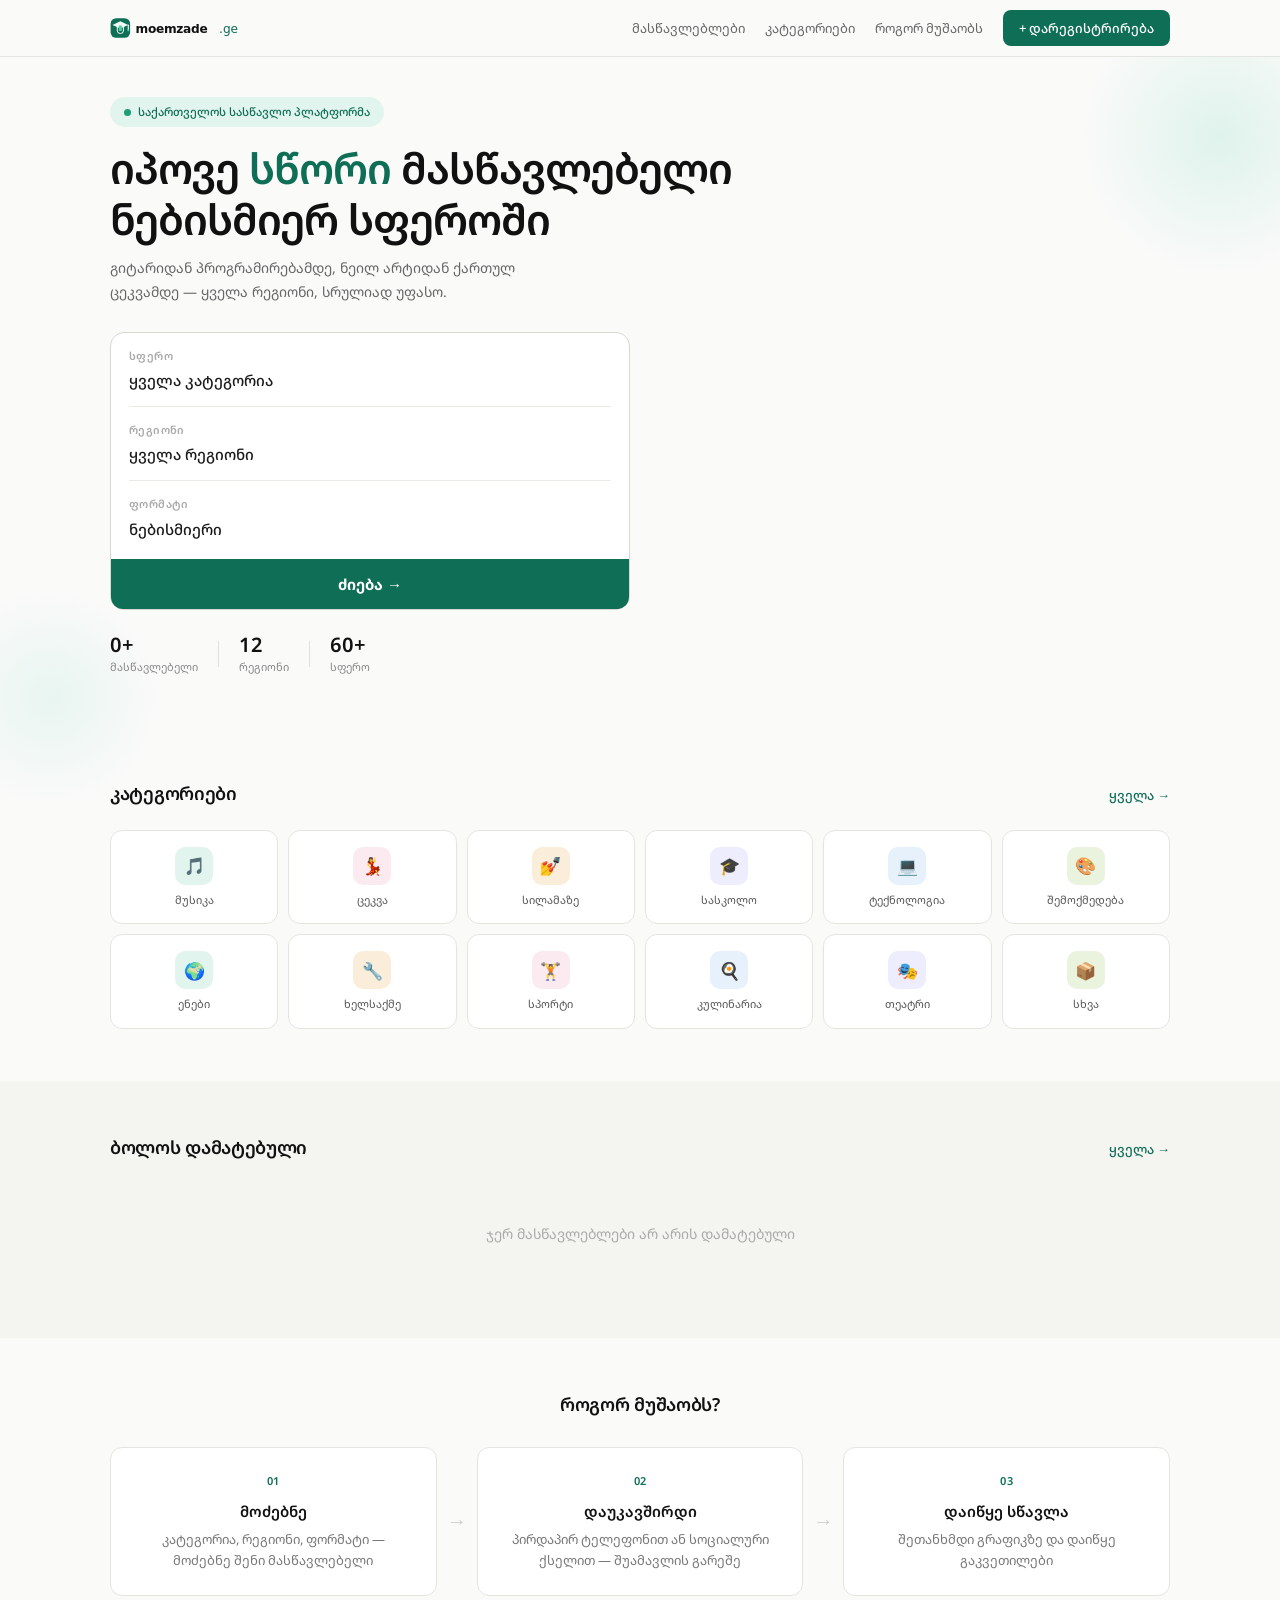
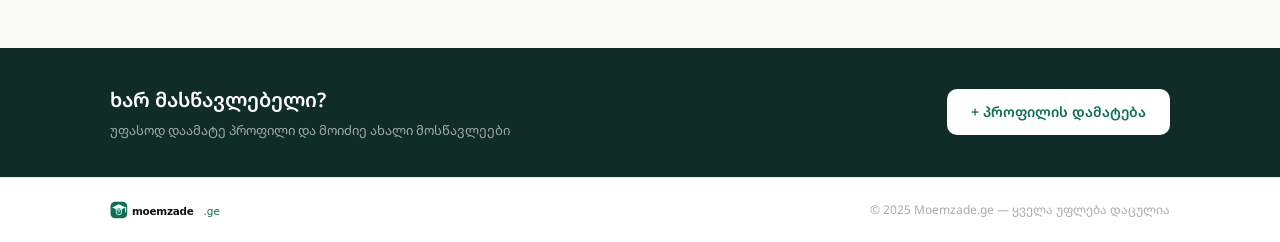
==== index.html @ 7be14416 "Increase z-index values for various elements" ====
<!DOCTYPE html>
<html lang="ka">
<head>
  <meta charset="UTF-8">
  <meta name="viewport" content="width=device-width, initial-scale=1.0, maximum-scale=1.0, user-scalable=no">
  <link rel="icon" type="image/svg+xml" href="favicon.svg">
  <title>Moemzade — იპოვე შენი მასწავლებელი</title>
  <link rel="stylesheet" href="style.css">
  <link href="https://fonts.googleapis.com/css2?family=Noto+Sans+Georgian:wght@300;400;500;600&display=swap" rel="stylesheet">
  <style>
    html,body{overflow-x:hidden;}

    /* ── NAV ── */
    .nav{position:sticky;top:0;z-index:100;background:rgba(250,250,249,.95);backdrop-filter:blur(12px);border-bottom:.5px solid #e5e5e0;}
    .nav-inner{max-width:1100px;margin:0 auto;padding:0 20px;height:56px;display:flex;align-items:center;justify-content:space-between;gap:16px;}
    .nav-links{display:none;align-items:center;gap:20px;}
    @media(min-width:600px){.nav-links{display:flex;}}
    .nav-links a{font-size:13px;color:#666;text-decoration:none;}
    .nav-links a:hover{color:#111;}
    .hamburger{display:flex;flex-direction:column;gap:4px;background:none;border:none;cursor:pointer;padding:4px;}
    .hamburger span{display:block;width:22px;height:1.5px;background:#1a1a1a;border-radius:2px;}
    @media(min-width:600px){.hamburger{display:none;}}
    .mobile-menu{display:none;flex-direction:column;padding:14px 20px;border-top:.5px solid #e5e5e0;gap:4px;}
    .mobile-menu a{padding:10px 0;font-size:14px;color:#444;border-bottom:.5px solid #f0f0f0;text-decoration:none;}
    .mobile-menu.open{display:flex;}
    .btn-primary{background:#0F6E56;color:#fff!important;padding:8px 16px;border-radius:8px;font-size:13px;font-weight:500;}

    /* ── HERO ── */
    .hero{padding:40px 0 52px;position:relative;overflow:visible;z-index:50;}
    .hero-blob{position:absolute;top:-60px;right:-80px;width:280px;height:280px;border-radius:50%;background:radial-gradient(circle,#9FE1CB 0%,transparent 70%);opacity:.3;pointer-events:none;}
    .hero-blob2{position:absolute;bottom:-80px;left:-60px;width:220px;height:220px;border-radius:50%;background:radial-gradient(circle,#9FE1CB 0%,transparent 70%);opacity:.2;pointer-events:none;}

    /* Hero animations */
    .hero-tag{display:inline-flex;align-items:center;gap:7px;background:#E1F5EE;color:#0F6E56;font-size:11.5px;font-weight:500;padding:6px 14px;border-radius:20px;margin-bottom:16px;opacity:0;animation:fadeUp .5s .1s ease forwards;}
    .dot{width:7px;height:7px;border-radius:50%;background:#1D9E75;}
    .hero-title{font-size:clamp(26px,6vw,42px);font-weight:600;line-height:1.2;letter-spacing:-1px;color:#111;margin-bottom:12px;opacity:0;animation:fadeUp .5s .25s ease forwards;}
    .hero-title em{font-style:normal;color:#0F6E56;}
    .hero-sub{font-size:14px;color:#666;line-height:1.7;margin-bottom:28px;max-width:460px;opacity:0;animation:fadeUp .5s .4s ease forwards;}
    .hero-search-wrap{opacity:0;animation:fadeUp .5s .55s ease forwards;}
    .hero-stats{display:flex;align-items:center;gap:20px;margin-top:24px;flex-wrap:wrap;opacity:0;animation:fadeUp .5s .7s ease forwards;}
    .stat{display:flex;flex-direction:column;}
    .stat-n{font-size:20px;font-weight:600;color:#111;line-height:1.1;}
    .stat-l{font-size:11px;color:#888;margin-top:2px;}
    .stat-div{width:1px;height:26px;background:#e0e0da;}
    @keyframes fadeUp{from{opacity:0;transform:translateY(18px);}to{opacity:1;transform:translateY(0);}}

    /* ── SEARCH BAR ── */
    .search-bar{background:#fff;border:1px solid #d8d8d0;border-radius:14px;max-width:620px;position:relative;z-index:200;}
    .sb-inner{display:flex;flex-direction:column;}
    .sb-item{padding:13px 16px;cursor:pointer;position:relative;border-bottom:.5px solid #ebebE6;}
    .sb-label{font-size:10px;font-weight:600;color:#aaa;letter-spacing:.5px;margin-bottom:3px;}
    .sb-val{font-size:14px;color:#1a1a1a;}
    .sb-btn{background:#0F6E56;color:#fff;border:none;border-radius:0 0 12px 12px;padding:14px;font-size:14px;font-weight:600;font-family:'Noto Sans Georgian',sans-serif;cursor:pointer;width:100%;transition:background .15s;}
    .sb-btn:hover{background:#0a5a43;}
    .dropdown{display:none;position:absolute;top:calc(100% + 6px);left:0;background:#fff;border:.5px solid #d8d8d0;border-radius:12px;min-width:220px;max-height:280px;overflow-y:auto;z-index:99999;box-shadow:0 12px 40px rgba(0,0,0,.18);}
    .dropdown.open{display:block;}
    .dd-opt{padding:11px 16px;font-size:13px;color:#333;cursor:pointer;font-family:'Noto Sans Georgian',sans-serif;white-space:nowrap;}
    .dd-opt:hover{background:#f5f5f0;}
    .dd-opt.active{color:#0F6E56;font-weight:600;background:#f0fdf8;}
    @media(min-width:600px){
      .sb-inner{flex-direction:row;align-items:stretch;}
      .sb-item{flex:1;border-bottom:none;border-right:.5px solid #ebebE6;min-width:0;}
      .sb-item:last-of-type{border-right:none;}
      .sb-val{font-size:13px;white-space:nowrap;overflow:hidden;text-overflow:ellipsis;}
      .sb-btn{flex:0 0 110px;border-radius:0 12px 12px 0;padding:0;font-size:13px;display:flex;align-items:center;justify-content:center;}
    }

    /* ── SECTIONS ── */
    .section{padding:52px 0;position:relative;z-index:1;}
    .bg-alt{background:#F4F4F0;}
    .container{max-width:1100px;margin:0 auto;padding:0 20px;}
    .sec-head{display:flex;align-items:baseline;justify-content:space-between;margin-bottom:22px;}
    .sec-title{font-size:18px;font-weight:600;color:#111;letter-spacing:-.3px;}
    .sec-link{font-size:13px;color:#0F6E56;font-weight:500;text-decoration:none;}
    .sec-link:hover{text-decoration:underline;}

    /* ── CATEGORIES ── */
    .cats-grid{display:grid;grid-template-columns:repeat(3,1fr);gap:10px;}
    @media(min-width:480px){.cats-grid{grid-template-columns:repeat(4,1fr);}}
    @media(min-width:700px){.cats-grid{grid-template-columns:repeat(6,1fr);}}
    .cat-card{background:#fff;border:.5px solid #e5e5e0;border-radius:12px;padding:16px 8px;text-align:center;cursor:pointer;transition:border-color .15s,transform .15s;}
    .cat-card:hover{border-color:#0F6E56;transform:translateY(-2px);}
    .cat-icon{width:38px;height:38px;border-radius:10px;display:flex;align-items:center;justify-content:center;margin:0 auto 8px;font-size:17px;}
    .cat-name{font-size:11px;color:#555;line-height:1.3;}

    /* ── FEATURED ── */
    .featured-grid{display:grid;grid-template-columns:repeat(2,1fr);gap:12px;}
    @media(min-width:480px){.featured-grid{grid-template-columns:repeat(3,1fr);}}
    @media(min-width:700px){.featured-grid{grid-template-columns:repeat(5,1fr);}}

    /* Cards */
    .teacher-card{background:#fff;border-radius:16px;overflow:hidden;box-shadow:0 2px 10px rgba(0,0,0,.06);cursor:pointer;transition:transform .2s,box-shadow .2s;}
    .teacher-card:hover{transform:translateY(-5px);box-shadow:0 14px 32px rgba(0,0,0,.12);}
    .tc-img{width:100%;aspect-ratio:1/1;position:relative;overflow:hidden;}
    .tc-img img{position:absolute;inset:0;width:100%;height:100%;object-fit:cover;object-position:center top;}
    .tc-avatar{position:absolute;inset:0;display:flex;align-items:center;justify-content:center;font-size:28px;font-weight:700;color:#fff;}
    .tc-online-badge{position:absolute;top:8px;right:8px;background:rgba(15,110,86,.9);color:#fff;font-size:10px;font-weight:600;padding:3px 8px;border-radius:20px;}
    .tc-body{padding:10px 12px 12px;}
    .tc-name{font-weight:700;font-size:13px;white-space:nowrap;overflow:hidden;text-overflow:ellipsis;}
    .tc-sub{font-size:11px;color:#888;margin:2px 0 6px;white-space:nowrap;overflow:hidden;text-overflow:ellipsis;}
    .tc-footer{display:flex;justify-content:space-between;align-items:center;}
    .tc-price{color:#0F6E56;font-weight:700;font-size:13px;}
    .tc-region{font-size:10px;color:#aaa;background:#f4f4f0;padding:2px 8px;border-radius:20px;}
    .bg-teal{background:linear-gradient(135deg,#E1F5EE,#9FE1CB)}.bg-amber{background:linear-gradient(135deg,#FAEEDA,#FAC775)}.bg-pink{background:linear-gradient(135deg,#FBEAF0,#F4C0D1)}.bg-blue{background:linear-gradient(135deg,#E6F1FB,#B5D4F4)}.bg-purple{background:linear-gradient(135deg,#EEEDFE,#CECBF6)}.bg-green{background:linear-gradient(135deg,#EAF3DE,#C0DD97)}
    .av-teal{background:#E1F5EE;color:#0F6E56}.av-amber{background:#FAEEDA;color:#854F0B}.av-pink{background:#FBEAF0;color:#993556}.av-blue{background:#E6F1FB;color:#185FA5}.av-purple{background:#EEEDFE;color:#534AB7}.av-green{background:#EAF3DE;color:#3B6D11}

    /* Scroll reveal */
    .scroll-reveal{opacity:0;transform:translateY(16px);transition:opacity .45s ease,transform .45s ease;}
    .scroll-reveal.revealed{opacity:1;transform:translateY(0);}

    /* ── STEPS ── */
    .steps-row{display:flex;flex-direction:column;gap:12px;}
    .step{text-align:center;padding:24px;background:#fff;border:.5px solid #e5e5e0;border-radius:12px;}
    .step-num{font-size:11px;font-weight:600;color:#0F6E56;letter-spacing:.5px;margin-bottom:10px;}
    .step h3{font-size:15px;font-weight:600;color:#111;margin-bottom:6px;}
    .step p{font-size:13px;color:#777;line-height:1.6;}
    .step-arrow{display:none;}
    @media(min-width:600px){.steps-row{flex-direction:row;align-items:center;gap:0;}.step{flex:1;}.step-arrow{display:block;font-size:20px;color:#ccc;padding:0 10px;flex-shrink:0;}}

    /* ── CTA ── */
    .cta-banner{background:#0F2D26;padding:36px 0;}
    .cta-inner{display:flex;flex-direction:column;gap:16px;align-items:flex-start;}
    @media(min-width:600px){.cta-inner{flex-direction:row;align-items:center;justify-content:space-between;}}
    .cta-banner h2{font-size:20px;font-weight:600;color:#fff;margin-bottom:4px;}
    .cta-banner p{font-size:13px;color:rgba(255,255,255,.6);}
    .btn-white{background:#fff;color:#0F6E56;padding:12px 24px;border-radius:10px;font-size:14px;font-weight:600;text-decoration:none;display:inline-block;}

    /* ── FOOTER ── */
    .footer{background:#fff;border-top:.5px solid #e5e5e0;padding:20px 0;}
    .footer-inner{display:flex;align-items:center;justify-content:space-between;flex-wrap:wrap;gap:10px;}
    .footer-copy{font-size:12px;color:#aaa;}

    /* ── SEARCH BAR VERTICAL ── */
    .search-bar-v {
      background: #fff;
      border: 1px solid #d8d8d0;
      border-radius: 14px;
      max-width: 520px;
      overflow: visible;
      position: relative;
      z-index: 99998;
    }
    .sbv-item {
      padding: 14px 18px;
      cursor: pointer;
      position: relative;
    }
    .sbv-item:hover { background: #f8f8f5; }
    .sbv-item:first-child:hover { border-radius: 14px 14px 0 0; }
    .sbv-label {
      font-size: 11px;
      font-weight: 600;
      color: #aaa;
      letter-spacing: .4px;
      margin-bottom: 4px;
    }
    .sbv-val {
      font-size: 15px;
      color: #1a1a1a;
      font-weight: 500;
    }
    .sbv-divider {
      height: .5px;
      background: #ebebE6;
      margin: 0 18px;
    }
    .sbv-btn {
      display: block;
      width: 100%;
      background: #0F6E56;
      color: #fff;
      border: none;
      border-radius: 0 0 12px 12px;
      padding: 15px;
      font-size: 15px;
      font-weight: 700;
      font-family: 'Noto Sans Georgian', sans-serif;
      cursor: pointer;
      margin-top: 4px;
      transition: background .15s;
    }
    .sbv-btn:hover { background: #0a5a43; }

    .loading-state,.empty-state{grid-column:1/-1;text-align:center;padding:40px;color:#aaa;font-size:14px;}
  </style>
</head>
<body data-page="index">

  <nav class="nav">
    <div class="nav-inner">
      <a href="index.html" class="logo"><img src="logo.svg" alt="Moemzade.ge" style="height:28px;width:auto;display:block;"></a>
      <div class="nav-links">
        <a href="teachers.html">მასწავლებლები</a>
        <a href="#categories">კატეგორიები</a>
        <a href="#how">როგორ მუშაობს</a>
        <a href="register.html" class="btn-primary">+ დარეგისტრირება</a>
      </div>
      <button class="hamburger" onclick="toggleMenu()"><span></span><span></span><span></span></button>
    </div>
    <div class="mobile-menu" id="mobileMenu">
      <a href="teachers.html">მასწავლებლები</a>
      <a href="#categories">კატეგორიები</a>
      <a href="#how">როგორ მუშაობს</a>
      <a href="register.html" class="btn-primary">+ დარეგისტრირება</a>
    </div>
  </nav>

  <section class="hero">
    <div class="hero-blob"></div><div class="hero-blob2"></div>
    <div class="container">
      <div class="hero-tag"><span class="dot"></span>საქართველოს სასწავლო პლატფორმა</div>
      <h1 class="hero-title">იპოვე <em>სწორი</em> მასწავლებელი<br>ნებისმიერ სფეროში</h1>
      <p class="hero-sub">გიტარიდან პროგრამირებამდე, ნეილ არტიდან ქართულ ცეკვამდე — ყველა რეგიონი, სრულიად უფასო.</p>

      <div class="hero-search-wrap">
        <div class="search-bar-v">
          <div class="sbv-item" onclick="toggleDD('ddCat',event)">
            <div class="sbv-label">სფერო</div>
            <div class="sbv-val" id="selCat">ყველა კატეგორია</div>
            <div class="dropdown" id="ddCat"></div>
          </div>
          <div class="sbv-divider"></div>
          <div class="sbv-item" onclick="toggleDD('ddReg',event)">
            <div class="sbv-label">რეგიონი</div>
            <div class="sbv-val" id="selReg">ყველა რეგიონი</div>
            <div class="dropdown" id="ddReg"></div>
          </div>
          <div class="sbv-divider"></div>
          <div class="sbv-item" onclick="toggleDD('ddFmt',event)">
            <div class="sbv-label">ფორმატი</div>
            <div class="sbv-val" id="selFmt">ნებისმიერი</div>
            <div class="dropdown" id="ddFmt">
              <div class="dd-opt active" data-val="" onclick="pickOption('selFmt','ddFmt','fmt',this,event)">ნებისმიერი</div>
              <div class="dd-opt" data-val="პირადად" onclick="pickOption('selFmt','ddFmt','fmt',this,event)">🏠 პირადად</div>
              <div class="dd-opt" data-val="ონლაინ" onclick="pickOption('selFmt','ddFmt','fmt',this,event)">🌐 ონლაინ</div>
            </div>
          </div>
          <button class="sbv-btn" onclick="doSearch()">ძიება →</button>
        </div>
      </div>

      <div class="hero-stats" style="position:relative;z-index:1;">
        <div class="stat"><span class="stat-n" id="statCount">—</span><span class="stat-l">მასწავლებელი</span></div>
        <div class="stat-div"></div>
        <div class="stat"><span class="stat-n">12</span><span class="stat-l">რეგიონი</span></div>
        <div class="stat-div"></div>
        <div class="stat"><span class="stat-n">60+</span><span class="stat-l">სფერო</span></div>
      </div>
    </div>
  </section>

  <section class="section" id="categories" style="position:relative;z-index:2;">
    <div class="container">
      <div class="sec-head"><h2 class="sec-title">კატეგორიები</h2><a href="teachers.html" class="sec-link">ყველა →</a></div>
      <div class="cats-grid">
        <div class="cat-card scroll-reveal" onclick="goSearch('მუსიკა')"><div class="cat-icon" style="background:#E1F5EE;">🎵</div><div class="cat-name">მუსიკა</div></div>
        <div class="cat-card scroll-reveal" onclick="goSearch('ცეკვა')"><div class="cat-icon" style="background:#FBEAF0;">💃</div><div class="cat-name">ცეკვა</div></div>
        <div class="cat-card scroll-reveal" onclick="goSearch('სილამაზე')"><div class="cat-icon" style="background:#FAEEDA;">💅</div><div class="cat-name">სილამაზე</div></div>
        <div class="cat-card scroll-reveal" onclick="goSearch('სასკოლო')"><div class="cat-icon" style="background:#EEEDFE;">🎓</div><div class="cat-name">სასკოლო</div></div>
        <div class="cat-card scroll-reveal" onclick="goSearch('ტექნოლოგია')"><div class="cat-icon" style="background:#E6F1FB;">💻</div><div class="cat-name">ტექნოლოგია</div></div>
        <div class="cat-card scroll-reveal" onclick="goSearch('შემოქმედება')"><div class="cat-icon" style="background:#EAF3DE;">🎨</div><div class="cat-name">შემოქმედება</div></div>
        <div class="cat-card scroll-reveal" onclick="goSearch('ენები')"><div class="cat-icon" style="background:#E1F5EE;">🌍</div><div class="cat-name">ენები</div></div>
        <div class="cat-card scroll-reveal" onclick="goSearch('ხელსაქმე')"><div class="cat-icon" style="background:#FAEEDA;">🔧</div><div class="cat-name">ხელსაქმე</div></div>
        <div class="cat-card scroll-reveal" onclick="goSearch('სპორტი')"><div class="cat-icon" style="background:#FBEAF0;">🏋️</div><div class="cat-name">სპორტი</div></div>
        <div class="cat-card scroll-reveal" onclick="goSearch('კულინარია')"><div class="cat-icon" style="background:#E6F1FB;">🍳</div><div class="cat-name">კულინარია</div></div>
        <div class="cat-card scroll-reveal" onclick="goSearch('თეატრი')"><div class="cat-icon" style="background:#EEEDFE;">🎭</div><div class="cat-name">თეატრი</div></div>
        <div class="cat-card scroll-reveal" onclick="goSearch('')"><div class="cat-icon" style="background:#EAF3DE;">📦</div><div class="cat-name">სხვა</div></div>
      </div>
    </div>
  </section>

  <section class="section bg-alt" style="position:relative;z-index:1;">
    <div class="container">
      <div class="sec-head"><h2 class="sec-title">ბოლოს დამატებული</h2><a href="teachers.html" class="sec-link">ყველა →</a></div>
      <div class="featured-grid" id="featuredTeachers"><div class="loading-state">იტვირთება...</div></div>
    </div>
  </section>

  <section class="section" id="how" style="position:relative;z-index:1;">
    <div class="container">
      <h2 class="sec-title" style="text-align:center;margin-bottom:28px;">როგორ მუშაობს?</h2>
      <div class="steps-row">
        <div class="step scroll-reveal"><div class="step-num">01</div><h3>მოძებნე</h3><p>კატეგორია, რეგიონი, ფორმატი — მოძებნე შენი მასწავლებელი</p></div>
        <div class="step-arrow">→</div>
        <div class="step scroll-reveal"><div class="step-num">02</div><h3>დაუკავშირდი</h3><p>პირდაპირ ტელეფონით ან სოციალური ქსელით — შუამავლის გარეშე</p></div>
        <div class="step-arrow">→</div>
        <div class="step scroll-reveal"><div class="step-num">03</div><h3>დაიწყე სწავლა</h3><p>შეთანხმდი გრაფიკზე და დაიწყე გაკვეთილები</p></div>
      </div>
    </div>
  </section>

  <section class="cta-banner">
    <div class="container cta-inner">
      <div><h2>ხარ მასწავლებელი?</h2><p>უფასოდ დაამატე პროფილი და მოიძიე ახალი მოსწავლეები</p></div>
      <a href="register.html" class="btn-white">+ პროფილის დამატება</a>
    </div>
  </section>

  <footer class="footer">
    <div class="container footer-inner">
      <a href="index.html"><img src="logo.svg" alt="Moemzade.ge" style="height:24px;width:auto;display:block;"></a>
      <p class="footer-copy">© 2025 Moemzade.ge — ყველა უფლება დაცულია</p>
    </div>
  </footer>

  <script>
    function makeSearchResponsive(){
      const inner=document.getElementById('sbInner');
      const sbCat=document.getElementById('sbCat');
      const sbReg=document.getElementById('sbReg');
      const sbFmt=document.getElementById('sbFmt');
      const btn=inner?.querySelector('button');
      if(!inner) return;
      // ყოველთვის ჰორიზონტალური
      inner.style.cssText='display:flex;flex-direction:row;align-items:stretch;';
      [sbCat,sbReg,sbFmt].forEach(el=>{
        if(el) el.style.cssText='padding:11px 10px;cursor:pointer;position:relative;flex:1;min-width:0;border-bottom:none;border-right:.5px solid #ebebE6;overflow:hidden;';
      });
      if(sbFmt) sbFmt.style.borderRight='none';
      if(btn) btn.style.cssText="background:#0F6E56;color:#fff;border:none;border-radius:0 12px 12px 0;padding:0 14px;font-size:13px;font-weight:700;font-family:'Noto Sans Georgian',sans-serif;cursor:pointer;white-space:nowrap;flex-shrink:0;";
      ['selCat','selReg','selFmt'].forEach(id=>{
        const el=document.getElementById(id);
        if(el){el.style.cssText='font-size:12px;color:#1a1a1a;white-space:nowrap;overflow:hidden;text-overflow:ellipsis;font-weight:500;';}
      });
      // label ზომა
      document.querySelectorAll('#sbCat .sb-label,#sbReg .sb-label,#sbFmt .sb-label,[id^="sb"] > div:first-child').forEach(el=>{
        el.style.fontSize='9px';
      });
    }
    function toggleDD(ddId,e){
      e.stopPropagation();
      const dd=document.getElementById(ddId);
      const isOpen=dd.classList.contains('open');
      document.querySelectorAll('.dropdown').forEach(d=>d.classList.remove('open'));
      if(!isOpen) dd.classList.add('open');
    }
    document.addEventListener('click',()=>document.querySelectorAll('.dropdown').forEach(d=>d.classList.remove('open')));
  </script>
  <script src="script.js"></script>
</body>
</html>
---- style.css ----
html, body { overflow-x: hidden; }
@import url('https://fonts.googleapis.com/css2?family=Noto+Sans+Georgian:wght@300;400;500;600&display=swap');

/* ===================== RESET & BASE ===================== */
*, *::before, *::after { box-sizing: border-box; margin: 0; padding: 0; }

body {
  font-family: 'Noto Sans Georgian', sans-serif;
  background: #FAFAF9;
  color: #1a1a1a;
  line-height: 1.6;
  font-size: 15px;
}

a { text-decoration: none; color: inherit; }

.container {
  max-width: 1100px;
  margin: 0 auto;
  padding: 0 24px;
}

/* ===================== NAV ===================== */
.nav {
  position: sticky;
  top: 0;
  z-index: 100;
  background: rgba(250,250,249,0.95);
  backdrop-filter: blur(12px);
  border-bottom: 0.5px solid #e5e5e0;
}

.nav-inner {
  max-width: 1100px;
  margin: 0 auto;
  padding: 0 24px;
  height: 60px;
  display: flex;
  align-items: center;
  justify-content: space-between;
  gap: 24px;
}

.logo {
  font-size: 20px;
  font-weight: 600;
  letter-spacing: -0.5px;
  color: #1a1a1a;
}
.logo span { color: #0F6E56; }

.nav-links {
  display: flex;
  align-items: center;
  gap: 24px;
}
.nav-links a {
  font-size: 13px;
  color: #666;
  transition: color 0.15s;
}
.nav-links a:hover { color: #1a1a1a; }

.hamburger {
  display: none;
  flex-direction: column;
  gap: 4px;
  background: none;
  border: none;
  cursor: pointer;
  padding: 4px;
}
.hamburger span {
  display: block;
  width: 22px;
  height: 1.5px;
  background: #1a1a1a;
  border-radius: 2px;
}

.mobile-menu {
  display: none;
  flex-direction: column;
  padding: 16px 24px;
  border-top: 0.5px solid #e5e5e0;
  gap: 4px;
}
.mobile-menu a {
  padding: 10px 0;
  font-size: 14px;
  color: #444;
  border-bottom: 0.5px solid #f0f0f0;
}
.mobile-menu.open { display: flex; }

/* ===================== BUTTONS ===================== */
.btn-primary {
  background: #0F6E56;
  color: #fff !important;
  padding: 8px 18px;
  border-radius: 8px;
  font-size: 13px;
  font-weight: 500;
  transition: background 0.15s;
  font-family: 'Noto Sans Georgian', sans-serif;
}
.btn-primary:hover { background: #0a5a43; }

.btn-white {
  background: #fff;
  color: #0F6E56;
  padding: 12px 28px;
  border-radius: 10px;
  font-size: 14px;
  font-weight: 600;
  white-space: nowrap;
  transition: opacity 0.15s;
  font-family: 'Noto Sans Georgian', sans-serif;
}
.btn-white:hover { opacity: 0.9; }

/* ===================== HERO ===================== */
.hero {
  padding: 72px 0 56px;
  position: relative;
  overflow: hidden;
}

.hero-blob {
  position: absolute;
  top: -80px; right: -100px;
  width: 400px; height: 400px;
  border-radius: 50%;
  background: radial-gradient(circle, #9FE1CB 0%, transparent 70%);
  opacity: 0.35;
  pointer-events: none;
}
.hero-blob2 {
  position: absolute;
  bottom: -120px; left: -80px;
  width: 300px; height: 300px;
  border-radius: 50%;
  background: radial-gradient(circle, #9FE1CB 0%, transparent 70%);
  opacity: 0.2;
  pointer-events: none;
}

.hero-tag {
  display: inline-flex;
  align-items: center;
  gap: 8px;
  background: #E1F5EE;
  color: #0F6E56;
  font-size: 12px;
  font-weight: 500;
  padding: 6px 14px;
  border-radius: 20px;
  margin-bottom: 20px;
}
.dot {
  width: 7px; height: 7px;
  border-radius: 50%;
  background: #1D9E75;
  display: inline-block;
}

.hero-title {
  font-size: 42px;
  font-weight: 600;
  line-height: 1.2;
  letter-spacing: -1px;
  color: #111;
  margin-bottom: 16px;
}
.hero-title em { font-style: normal; color: #0F6E56; }

.hero-sub {
  font-size: 15px;
  color: #666;
  line-height: 1.7;
  margin-bottom: 36px;
  max-width: 500px;
}

/* ===================== SEARCH BAR ===================== */
.search-bar {
  display: flex;
  align-items: stretch;
  background: #fff;
  border: 1px solid #d8d8d0;
  border-radius: 14px;
  max-width: 620px;
  position: relative;
  overflow: visible;
}

.sb-item {
  flex: 1;
  padding: 13px 18px;
  cursor: pointer;
  position: relative;
  min-width: 0;
}
.sb-item:hover { background: #f5f5f0; border-radius: 14px; }

.sb-divider {
  width: 0.5px;
  background: #e5e5e0;
  margin: 10px 0;
  flex-shrink: 0;
}

.sb-label {
  font-size: 10px;
  font-weight: 600;
  color: #999;
  letter-spacing: 0.5px;
  margin-bottom: 4px;
}
.sb-val {
  font-size: 13px;
  color: #1a1a1a;
  white-space: nowrap;
  overflow: hidden;
  text-overflow: ellipsis;
}

.sb-btn {
  background: #0F6E56;
  color: #fff;
  border: none;
  border-radius: 0 12px 12px 0;
  padding: 0 26px;
  font-size: 14px;
  font-weight: 500;
  cursor: pointer;
  font-family: 'Noto Sans Georgian', sans-serif;
  white-space: nowrap;
  flex-shrink: 0;
  transition: background 0.15s;
}
.sb-btn:hover { background: #0a5a43; }

/* Dropdown */
.dropdown {
  display: none;
  position: absolute;
  top: calc(100% + 10px);
  left: 0;
  background: #fff;
  border: 0.5px solid #d8d8d0;
  border-radius: 12px;
  min-width: 220px;
  max-height: 300px;
  overflow-y: auto;
  z-index: 200;
  box-shadow: 0 8px 32px rgba(0,0,0,0.10);
}
.dropdown.open { display: block; }
.dd-opt {
  padding: 10px 16px;
  font-size: 13px;
  color: #333;
  cursor: pointer;
  font-family: 'Noto Sans Georgian', sans-serif;
  white-space: nowrap;
}
.dd-opt:hover { background: #f5f5f0; }
.dd-opt.active { color: #0F6E56; font-weight: 500; background: #f0fdf8; }

/* ===================== STATS ===================== */
.hero-stats {
  display: flex;
  align-items: center;
  gap: 20px;
  margin-top: 28px;
}
.stat { display: flex; flex-direction: column; }
.stat-n { font-size: 22px; font-weight: 600; color: #111; line-height: 1.1; }
.stat-l { font-size: 11px; color: #888; margin-top: 2px; }
.stat-div { width: 1px; height: 28px; background: #e0e0da; }

/* ===================== SECTIONS ===================== */
.section { padding: 56px 0; }
.bg-alt { background: #F4F4F0; }

.sec-head {
  display: flex;
  align-items: baseline;
  justify-content: space-between;
  margin-bottom: 24px;
}
.sec-title {
  font-size: 20px;
  font-weight: 600;
  color: #111;
  letter-spacing: -0.3px;
}
.sec-link {
  font-size: 13px;
  color: #0F6E56;
  font-weight: 500;
}
.sec-link:hover { text-decoration: underline; }

/* ===================== CATEGORIES ===================== */
.cats-grid {
  display: grid;
  grid-template-columns: repeat(6, 1fr);
  gap: 12px;
}

.cat-card {
  background: #fff;
  border: 0.5px solid #e5e5e0;
  border-radius: 12px;
  padding: 18px 8px;
  text-align: center;
  cursor: pointer;
  transition: border-color 0.15s, transform 0.15s;
}
.cat-card:hover {
  border-color: #0F6E56;
  transform: translateY(-2px);
}
.cat-icon {
  width: 40px; height: 40px;
  border-radius: 10px;
  display: flex;
  align-items: center;
  justify-content: center;
  margin: 0 auto 10px;
  font-size: 18px;
}
.cat-name {
  font-size: 11px;
  color: #555;
  line-height: 1.3;
}

/* ===================== TEACHER CARDS ===================== */
.teachers-grid {
  display: grid;
  grid-template-columns: repeat(3, 1fr);
  gap: 16px;
}

.teacher-card {
  background: #fff;
  border: 0.5px solid #e5e5e0;
  border-radius: 14px;
  overflow: hidden;
  transition: transform 0.15s, border-color 0.15s;
  cursor: pointer;
}
.teacher-card:hover {
  transform: translateY(-3px);
  border-color: #b0d8ce;
}

.tc-img {
  width: 100%;
  aspect-ratio: 1 / 1;
  display: flex;
  align-items: center;
  justify-content: center;
  position: relative;
  overflow: hidden;
  background-size: cover !important;
  background-position: center top !important;
}
.tc-avatar {
  width: 56px; height: 56px;
  border-radius: 50%;
  display: flex;
  align-items: center;
  justify-content: center;
  font-size: 18px;
  font-weight: 600;
  border: 2.5px solid rgba(255,255,255,0.7);
}
.tc-online {
  position: absolute;
  top: 10px; right: 10px;
  background: rgba(255,255,255,0.92);
  color: #0F6E56;
  font-size: 10px;
  font-weight: 500;
  padding: 3px 9px;
  border-radius: 20px;
}
.tc-body { padding: 14px 16px; }
.tc-name { font-size: 14px; font-weight: 600; color: #111; }
.tc-sub { font-size: 12px; color: #888; margin: 3px 0 10px; }
.tc-stars { display: flex; align-items: center; gap: 5px; margin-bottom: 12px; }
.stars { color: #EF9F27; font-size: 12px; letter-spacing: 1px; }
.star-count { font-size: 11px; color: #aaa; }
.tc-footer {
  display: flex;
  align-items: center;
  justify-content: space-between;
  padding-top: 10px;
  border-top: 0.5px solid #f0f0ec;
}
.tc-price { font-size: 14px; font-weight: 600; color: #0F6E56; }
.tc-region {
  font-size: 11px;
  color: #888;
  background: #f4f4f0;
  padding: 3px 10px;
  border-radius: 20px;
}

/* Color themes for avatar backgrounds */
.bg-teal  { background: linear-gradient(135deg, #E1F5EE, #9FE1CB); }
.bg-amber { background: linear-gradient(135deg, #FAEEDA, #FAC775); }
.bg-pink  { background: linear-gradient(135deg, #FBEAF0, #F4C0D1); }
.bg-blue  { background: linear-gradient(135deg, #E6F1FB, #B5D4F4); }
.bg-purple{ background: linear-gradient(135deg, #EEEDFE, #CECBF6); }
.bg-green { background: linear-gradient(135deg, #EAF3DE, #C0DD97); }

.av-teal  { background:#E1F5EE; color:#0F6E56; }
.av-amber { background:#FAEEDA; color:#854F0B; }
.av-pink  { background:#FBEAF0; color:#993556; }
.av-blue  { background:#E6F1FB; color:#185FA5; }
.av-purple{ background:#EEEDFE; color:#534AB7; }
.av-green { background:#EAF3DE; color:#3B6D11; }

/* ===================== STEPS ===================== */
.steps-row {
  display: flex;
  align-items: center;
  gap: 0;
}
.step {
  flex: 1;
  text-align: center;
  padding: 32px 24px;
  background: #fff;
  border: 0.5px solid #e5e5e0;
  border-radius: 12px;
}
.step-arrow {
  font-size: 20px;
  color: #ccc;
  padding: 0 12px;
  flex-shrink: 0;
}
.step-num {
  font-size: 11px;
  font-weight: 600;
  color: #0F6E56;
  letter-spacing: 0.5px;
  margin-bottom: 12px;
}
.step h3 {
  font-size: 15px;
  font-weight: 600;
  color: #111;
  margin-bottom: 8px;
}
.step p {
  font-size: 13px;
  color: #777;
  line-height: 1.6;
}

/* ===================== CTA BANNER ===================== */
.cta-banner {
  background: #0F2D26;
  padding: 40px 0;
}
.cta-inner {
  display: flex;
  align-items: center;
  justify-content: space-between;
  gap: 24px;
}
.cta-banner h2 {
  font-size: 20px;
  font-weight: 600;
  color: #fff;
  margin-bottom: 6px;
}
.cta-banner p {
  font-size: 14px;
  color: rgba(255,255,255,0.6);
}

/* ===================== FOOTER ===================== */
.footer {
  background: #fff;
  border-top: 0.5px solid #e5e5e0;
  padding: 24px 0;
}
.footer-inner {
  display: flex;
  align-items: center;
  justify-content: space-between;
}
.footer-copy { font-size: 12px; color: #aaa; }

/* ===================== LOADING ===================== */
.loading-state {
  grid-column: 1 / -1;
  text-align: center;
  padding: 48px;
  color: #aaa;
  font-size: 14px;
}
.empty-state {
  grid-column: 1 / -1;
  text-align: center;
  padding: 48px;
  color: #aaa;
  font-size: 14px;
}

/* ===================== TEACHERS PAGE ===================== */
.page-hero {
  padding: 40px 0 32px;
  border-bottom: 0.5px solid #e5e5e0;
  background: #fff;
}
.page-hero h1 {
  font-size: 28px;
  font-weight: 600;
  color: #111;
  letter-spacing: -0.5px;
  margin-bottom: 20px;
}

.filters-bar {
  display: flex;
  gap: 10px;
  flex-wrap: wrap;
  align-items: center;
  margin-top: 16px;
}
.filter-select {
  appearance: none;
  background: #fff url("data:image/svg+xml,%3Csvg xmlns='http://www.w3.org/2000/svg' width='10' height='6'%3E%3Cpath d='M0 0l5 6 5-6z' fill='%23999'/%3E%3C/svg%3E") right 12px center no-repeat;
  border: 1px solid #d8d8d0;
  border-radius: 8px;
  padding: 9px 36px 9px 14px;
  font-size: 13px;
  font-family: 'Noto Sans Georgian', sans-serif;
  color: #333;
  cursor: pointer;
  min-width: 160px;
}
.filter-select:focus { outline: none; border-color: #0F6E56; }

.results-count {
  font-size: 13px;
  color: #888;
  padding: 8px 0;
}

/* ===================== PROFILE PAGE ===================== */
.profile-wrap {
  padding: 40px 0 60px;
}
.profile-grid {
  display: grid;
  grid-template-columns: 300px 1fr;
  gap: 28px;
  align-items: start;
}
.profile-card {
  background: #fff;
  border: 0.5px solid #e5e5e0;
  border-radius: 16px;
  overflow: hidden;
  position: sticky;
  top: 80px;
}
.profile-card-top {
  height: 110px;
  display: flex;
  align-items: center;
  justify-content: center;
}
.profile-avatar-lg {
  width: 72px; height: 72px;
  border-radius: 50%;
  display: flex;
  align-items: center;
  justify-content: center;
  font-size: 24px;
  font-weight: 600;
  border: 3px solid rgba(255,255,255,0.7);
}
.profile-info { padding: 20px; }
.profile-name { font-size: 18px; font-weight: 600; color: #111; margin-bottom: 4px; }
.profile-sub { font-size: 13px; color: #888; margin-bottom: 16px; }
.badges { display: flex; flex-wrap: wrap; gap: 6px; margin-bottom: 20px; }
.badge {
  font-size: 11px;
  padding: 4px 12px;
  border-radius: 20px;
  background: #f4f4f0;
  color: #666;
}
.badge.green { background: #E1F5EE; color: #0F6E56; }

.info-rows { padding: 0 20px 20px; }
.info-row {
  display: flex;
  justify-content: space-between;
  align-items: center;
  padding: 10px 0;
  border-bottom: 0.5px solid #f0f0ec;
  gap: 12px;
}
.info-row:last-child { border-bottom: none; }
.info-lbl { font-size: 12px; color: #888; flex-shrink: 0; }
.info-val { font-size: 13px; color: #111; font-weight: 500; text-align: right; word-break: break-word; overflow-wrap: break-word; max-width: 180px; }
.info-val.green { color: #0F6E56; }

.contact-btn {
  width: calc(100% - 40px);
  margin: 0 20px 20px;
  background: #0F6E56;
  color: #fff;
  border: none;
  border-radius: 10px;
  padding: 13px;
  font-size: 14px;
  font-weight: 600;
  cursor: pointer;
  font-family: 'Noto Sans Georgian', sans-serif;
  transition: background 0.15s;
}
.contact-btn:hover { background: #0a5a43; }

.profile-main { display: flex; flex-direction: column; gap: 20px; }
.profile-section {
  background: #fff;
  border: 0.5px solid #e5e5e0;
  border-radius: 14px;
  padding: 24px;
}
.profile-section h3 {
  font-size: 15px;
  font-weight: 600;
  color: #111;
  margin-bottom: 12px;
}
.profile-section p {
  font-size: 14px;
  color: #555;
  line-height: 1.7;
  word-break: break-word;
  overflow-wrap: break-word;
  white-space: pre-wrap;
}

/* ===================== REGISTER PAGE ===================== */
.register-wrap {
  max-width: 600px;
  margin: 0 auto;
  padding: 48px 24px 80px;
}
.register-wrap h1 {
  font-size: 26px;
  font-weight: 600;
  color: #111;
  margin-bottom: 8px;
  letter-spacing: -0.3px;
}
.register-wrap p.sub {
  font-size: 14px;
  color: #777;
  margin-bottom: 32px;
}
.form-group { margin-bottom: 20px; }
.form-group label {
  display: block;
  font-size: 12px;
  font-weight: 600;
  color: #555;
  letter-spacing: 0.3px;
  margin-bottom: 6px;
}
.form-group input,
.form-group select,
.form-group textarea {
  width: 100%;
  padding: 11px 14px;
  border: 1px solid #d8d8d0;
  border-radius: 8px;
  font-size: 14px;
  font-family: 'Noto Sans Georgian', sans-serif;
  color: #1a1a1a;
  background: #fff;
  transition: border-color 0.15s;
  appearance: none;
}
.form-group input:focus,
.form-group select:focus,
.form-group textarea:focus {
  outline: none;
  border-color: #0F6E56;
}
.form-group textarea { resize: vertical; min-height: 100px; }
.form-row { display: grid; grid-template-columns: 1fr 1fr; gap: 14px; }
.form-submit {
  width: 100%;
  background: #0F6E56;
  color: #fff;
  border: none;
  border-radius: 10px;
  padding: 14px;
  font-size: 15px;
  font-weight: 600;
  cursor: pointer;
  font-family: 'Noto Sans Georgian', sans-serif;
  margin-top: 8px;
  transition: background 0.15s;
}
.form-submit:hover { background: #0a5a43; }

/* ===================== RESPONSIVE ===================== */
@media (max-width: 768px) {
  .nav-links { display: none; }
  .hamburger { display: flex; }

  .hero { padding: 48px 0 40px; }
  .hero-title { font-size: 28px; }
  .hero-sub { font-size: 14px; }
  .hero-sub br { display: none; }

  .search-bar {
    flex-direction: column;
    border-radius: 12px;
    max-width: 100%;
  }
  .sb-item { border-bottom: 0.5px solid #e5e5e0; }
  .sb-divider { display: none; }
  .sb-btn {
    border-radius: 0 0 10px 10px;
    padding: 14px;
    text-align: center;
  }

  .cats-grid { grid-template-columns: repeat(4, 1fr); gap: 8px; }
  .teachers-grid { grid-template-columns: repeat(2, 1fr); gap: 10px; }

  .steps-row { flex-direction: column; gap: 10px; }
  .step-arrow { transform: rotate(90deg); padding: 0; }

  .cta-inner { flex-direction: column; text-align: center; }
  .profile-grid { grid-template-columns: 1fr; }
  .profile-card { position: static; }
  .form-row { grid-template-columns: 1fr; }
  .hero-stats { gap: 14px; }
  .stat-n { font-size: 18px; }
}

@media (max-width: 480px) {
  .cats-grid { grid-template-columns: repeat(3, 1fr); }
  .teachers-grid { grid-template-columns: 1fr; }
  .hero-title { font-size: 24px; }
}

/* ── TEXT LOGO ── */
a.logo {
  font-size: 17px;
  font-weight: 700;
  color: #111;
  text-decoration: none;
  letter-spacing: -0.5px;
  font-family: 'Noto Sans Georgian', sans-serif;
}
.logo-dot { color: #0F6E56; }
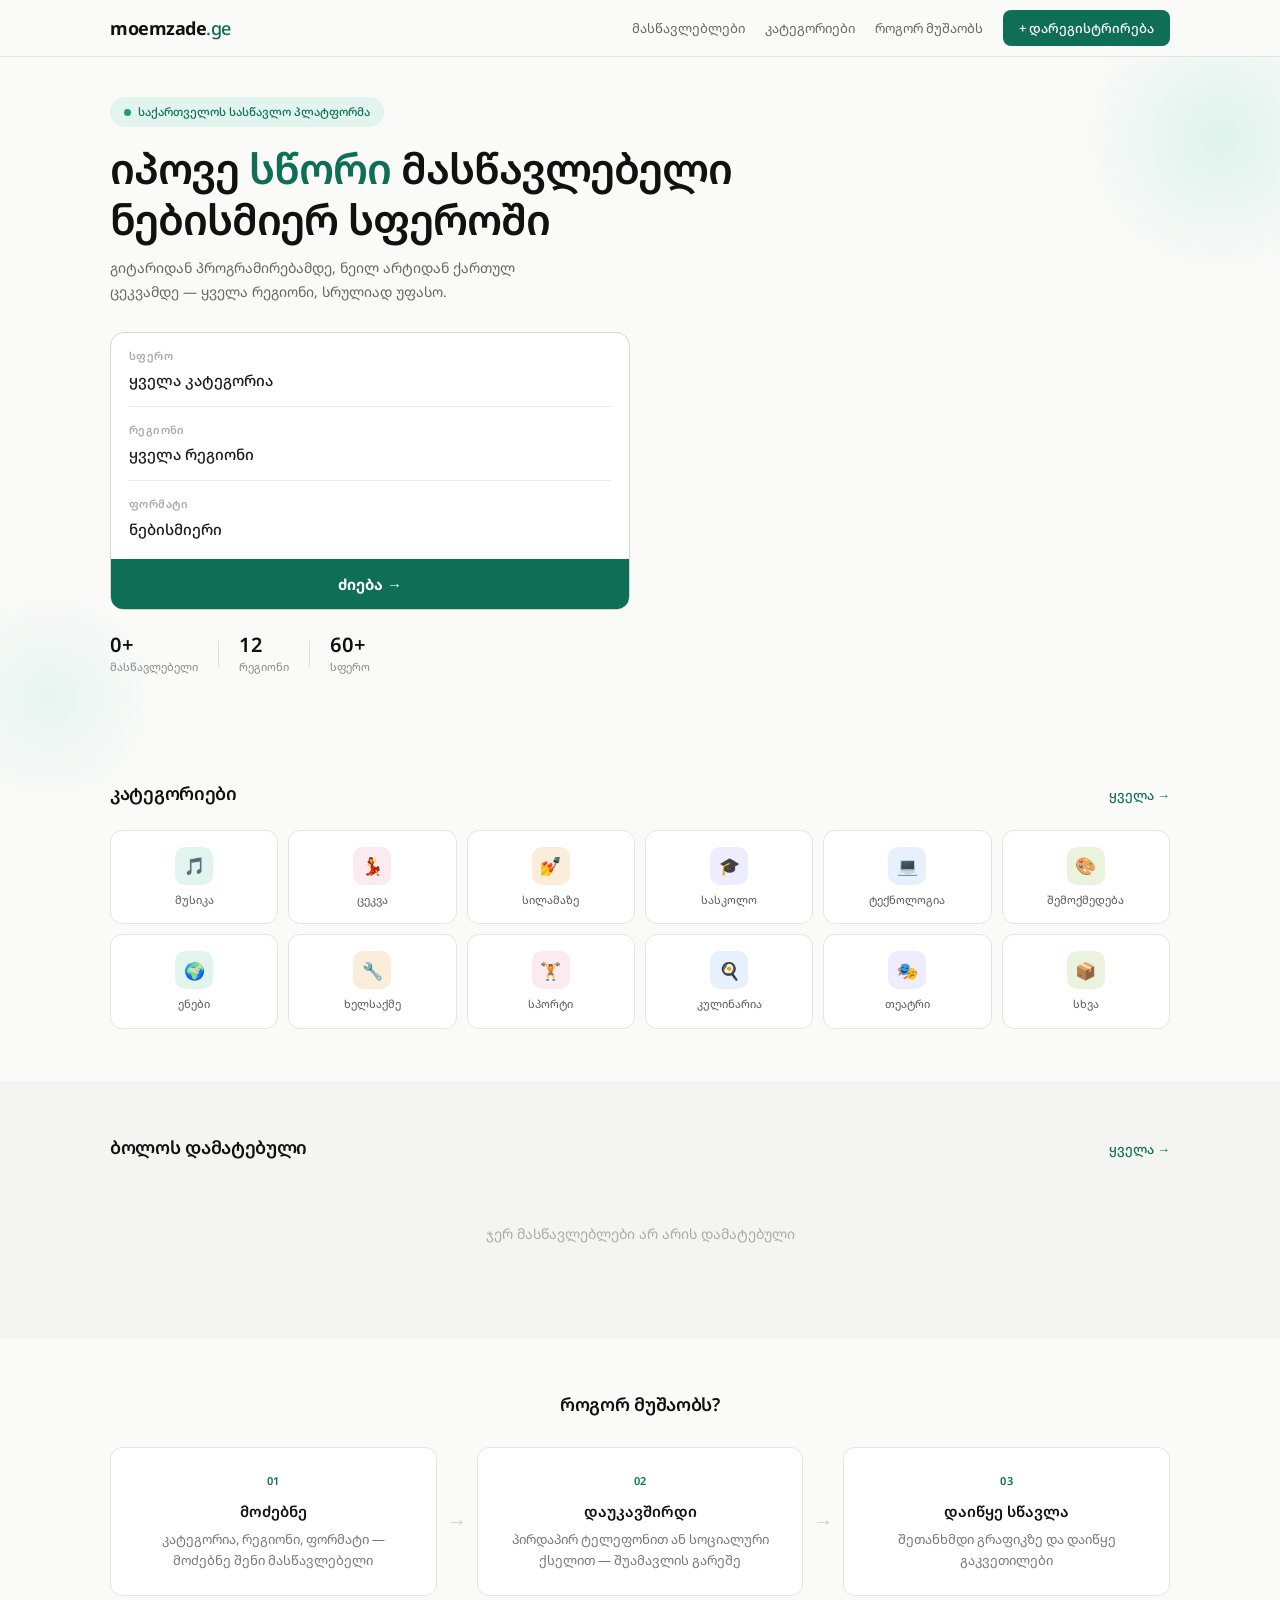
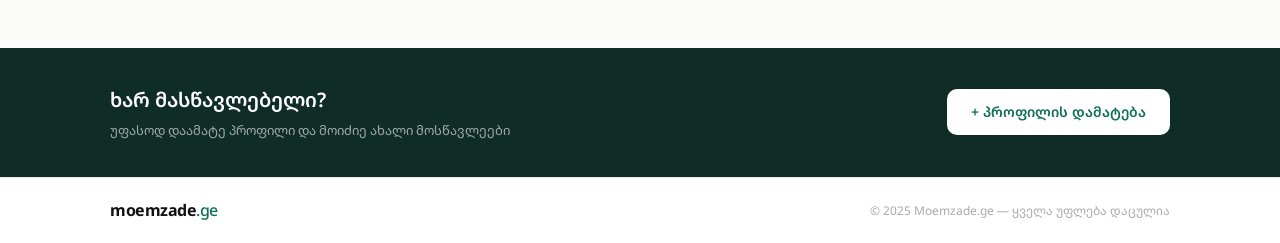
==== commit d95cd7f7: "Update index.html" ====
--- a/index.html
+++ b/index.html
@@ -52,7 +52,9 @@
     .sb-val{font-size:14px;color:#1a1a1a;}
     .sb-btn{background:#0F6E56;color:#fff;border:none;border-radius:0 0 12px 12px;padding:14px;font-size:14px;font-weight:600;font-family:'Noto Sans Georgian',sans-serif;cursor:pointer;width:100%;transition:background .15s;}
     .sb-btn:hover{background:#0a5a43;}
-    .dropdown{display:none;position:absolute;top:calc(100% + 6px);left:0;background:#fff;border:.5px solid #d8d8d0;border-radius:12px;min-width:220px;max-height:280px;overflow-y:auto;z-index:99999;box-shadow:0 12px 40px rgba(0,0,0,.18);}
+    .dropdown{display:none;position:fixed;background:#fff;border:.5px solid #d8d8d0;border-radius:12px;min-width:240px;max-height:300px;overflow-y:auto;z-index:99999;box-shadow:0 12px 40px rgba(0,0,0,.20);}
+    .dd-backdrop{display:none;position:fixed;inset:0;z-index:99998;}
+    .dd-backdrop.open{display:block;}
     .dropdown.open{display:block;}
     .dd-opt{padding:11px 16px;font-size:13px;color:#333;cursor:pointer;font-family:'Noto Sans Georgian',sans-serif;white-space:nowrap;}
     .dd-opt:hover{background:#f5f5f0;}
@@ -181,6 +183,22 @@
     }
     .sbv-btn:hover { background: #0a5a43; }
 
+
+    .logo-text-nav {
+      font-size: 18px;
+      font-weight: 700;
+      color: #111;
+      text-decoration: none;
+      letter-spacing: -0.5px;
+      font-family: 'Noto Sans Georgian', sans-serif;
+      display: flex;
+      align-items: center;
+      white-space: nowrap;
+    }
+    .logo-text-nav span {
+      color: #0F6E56;
+      font-weight: 500;
+    }
     .loading-state,.empty-state{grid-column:1/-1;text-align:center;padding:40px;color:#aaa;font-size:14px;}
   </style>
 </head>
@@ -188,7 +206,7 @@
 
   <nav class="nav">
     <div class="nav-inner">
-      <a href="index.html" class="logo"><img src="logo.svg" alt="Moemzade.ge" style="height:28px;width:auto;display:block;"></a>
+      <a href="index.html" class="logo-text-nav">moemzade<span>.ge</span></a>
       <div class="nav-links">
         <a href="teachers.html">მასწავლებლები</a>
         <a href="#categories">კატეგორიები</a>
@@ -298,11 +316,12 @@
 
   <footer class="footer">
     <div class="container footer-inner">
-      <a href="index.html"><img src="logo.svg" alt="Moemzade.ge" style="height:24px;width:auto;display:block;"></a>
+      <a href="index.html" class="logo-text-nav" style="font-size:16px;">moemzade<span>.ge</span></a>
       <p class="footer-copy">© 2025 Moemzade.ge — ყველა უფლება დაცულია</p>
     </div>
   </footer>
 
+  <div class="dd-backdrop" id="ddBackdrop" onclick="closeAllDD()"></div>
   <script>
     function makeSearchResponsive(){
       const inner=document.getElementById('sbInner');
@@ -330,11 +349,27 @@
     function toggleDD(ddId,e){
       e.stopPropagation();
       const dd=document.getElementById(ddId);
+      const trigger=e.currentTarget;
       const isOpen=dd.classList.contains('open');
+      closeAllDD();
+      if(!isOpen){
+        const rect=trigger.getBoundingClientRect();
+        const spaceBelow=window.innerHeight-rect.bottom;
+        const ddHeight=Math.min(300,spaceBelow-10);
+        dd.style.top=(rect.bottom+4)+'px';
+        dd.style.left=rect.left+'px';
+        dd.style.width=Math.max(rect.width,240)+'px';
+        dd.style.maxHeight=ddHeight+'px';
+        dd.classList.add('open');
+        document.getElementById('ddBackdrop').classList.add('open');
+      }
+    }
+    function closeAllDD(){
       document.querySelectorAll('.dropdown').forEach(d=>d.classList.remove('open'));
-      if(!isOpen) dd.classList.add('open');
-    }
-    document.addEventListener('click',()=>document.querySelectorAll('.dropdown').forEach(d=>d.classList.remove('open')));
+      const bd=document.getElementById('ddBackdrop');
+      if(bd) bd.classList.remove('open');
+    }
+    document.addEventListener('click',closeAllDD);
   </script>
   <script src="script.js"></script>
 </body>
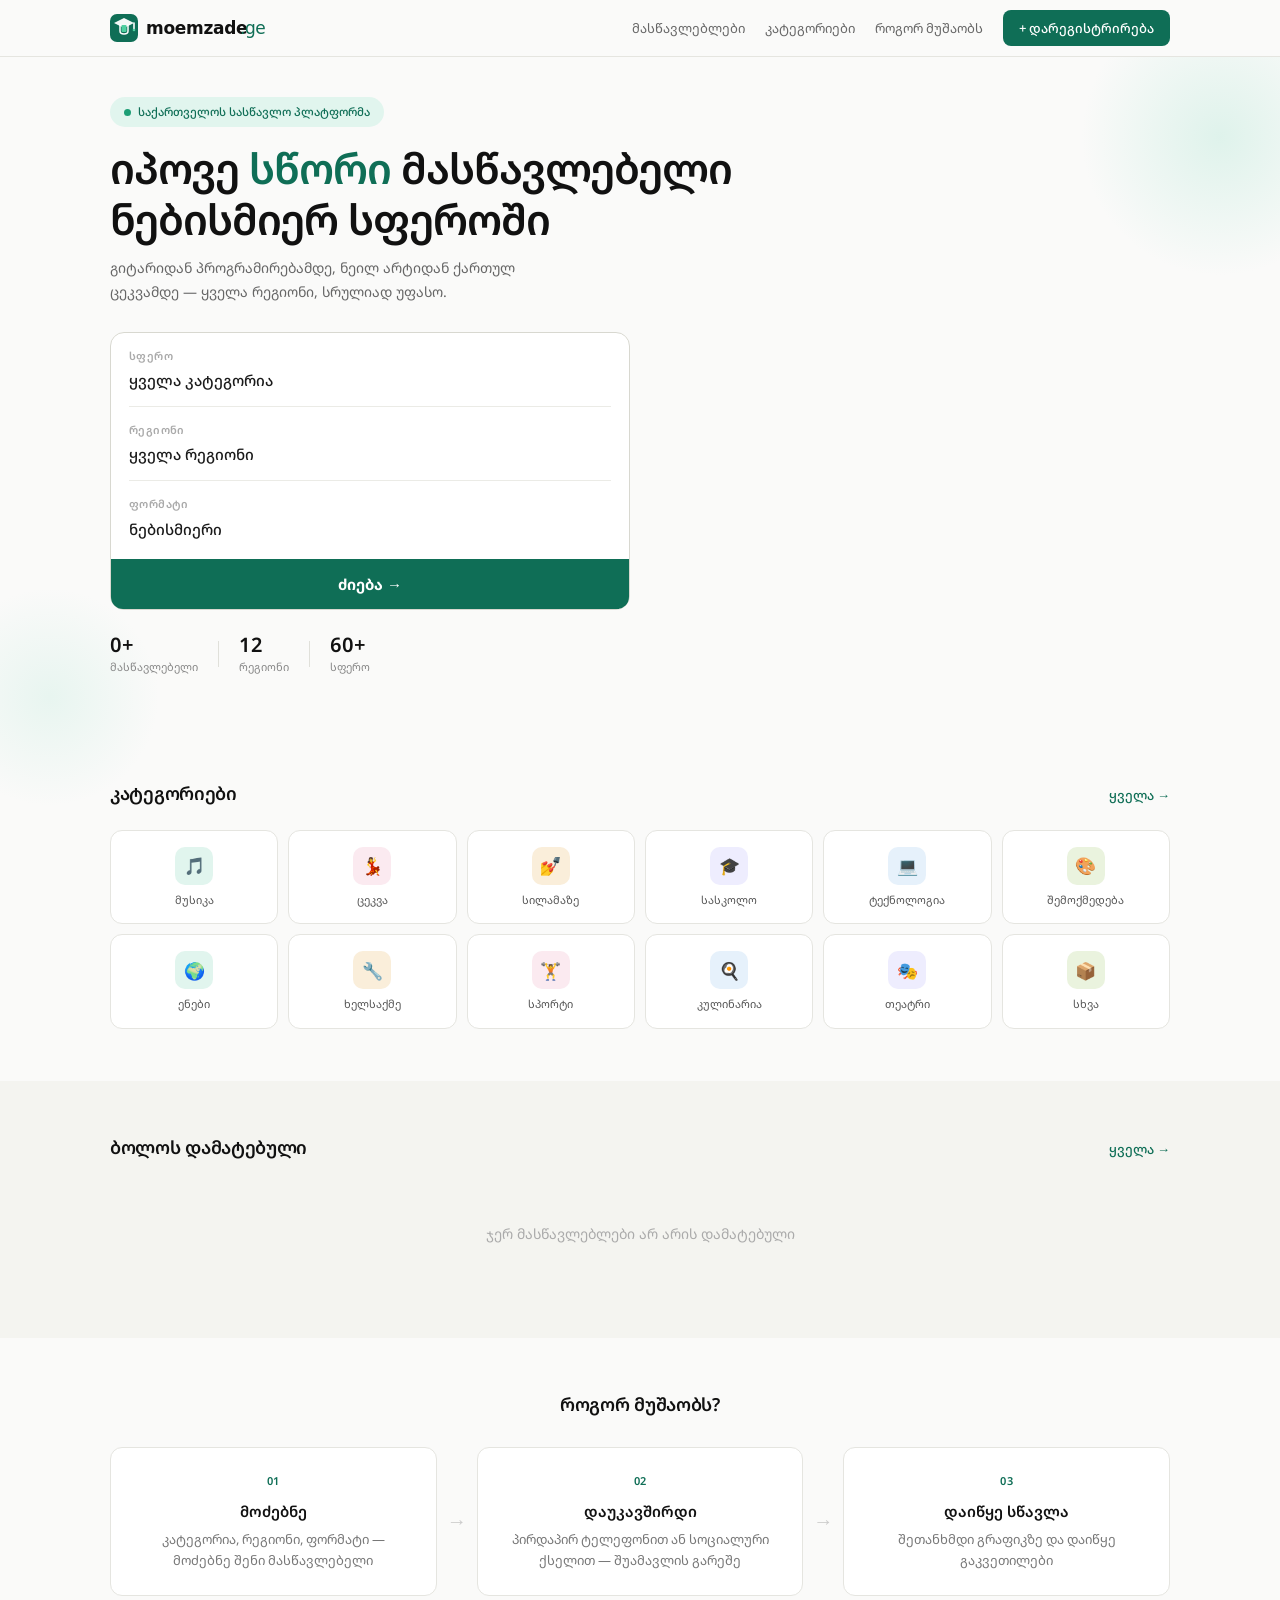
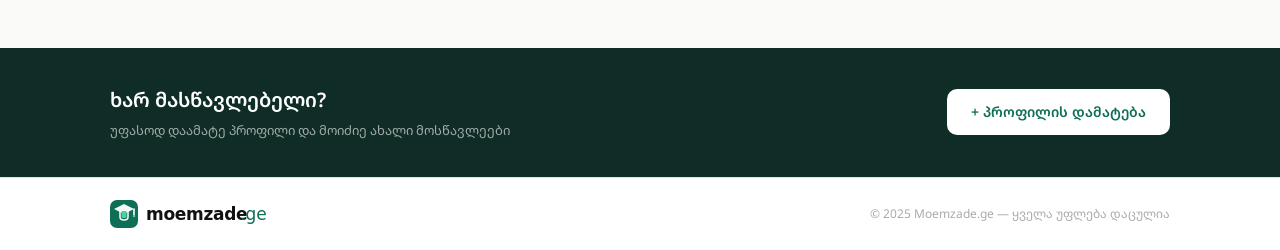
==== commit fb0a34c4: "Add files via upload" ====
--- a/index.html
+++ b/index.html
@@ -206,7 +206,16 @@
 
   <nav class="nav">
     <div class="nav-inner">
-      <a href="index.html" class="logo-text-nav">moemzade<span>.ge</span></a>
+<a href="index.html" class="logo" style="display:flex;align-items:center;"><svg width="160" height="32" viewBox="0 0 160 32" fill="none" xmlns="http://www.w3.org/2000/svg">
+  <rect x="0" y="2" width="28" height="28" rx="7" fill="#0F6E56"/>
+  <polygon points="14,6 24,11 14,16 4,11" fill="white" fill-opacity="0.95"/>
+  <rect x="11.5" y="13" width="5" height="7" rx="1" fill="#4ECFA0"/>
+  <path d="M18 13 L18 19 Q18 22 14 22 Q10 22 10 19 L10 13" stroke="white" stroke-width="1.5" fill="none" stroke-linecap="round"/>
+  <line x1="24" y1="11" x2="24" y2="17" stroke="white" stroke-width="1.6" stroke-linecap="round"/>
+  <circle cx="24" cy="18" r="1.3" fill="#4ECFA0"/>
+  <text x="36" y="22" font-family="system-ui,-apple-system,sans-serif" font-size="17" font-weight="700" fill="#111111" letter-spacing="-0.3">moemzade</text>
+  <text x="130" y="22" font-family="system-ui,-apple-system,sans-serif" font-size="17" font-weight="500" fill="#0F6E56">.ge</text>
+</svg></a>
       <div class="nav-links">
         <a href="teachers.html">მასწავლებლები</a>
         <a href="#categories">კატეგორიები</a>
@@ -316,7 +325,16 @@
 
   <footer class="footer">
     <div class="container footer-inner">
-      <a href="index.html" class="logo-text-nav" style="font-size:16px;">moemzade<span>.ge</span></a>
+<a href="index.html" style="display:flex;align-items:center;"><svg width="160" height="32" viewBox="0 0 160 32" fill="none" xmlns="http://www.w3.org/2000/svg">
+  <rect x="0" y="2" width="28" height="28" rx="7" fill="#0F6E56"/>
+  <polygon points="14,6 24,11 14,16 4,11" fill="white" fill-opacity="0.95"/>
+  <rect x="11.5" y="13" width="5" height="7" rx="1" fill="#4ECFA0"/>
+  <path d="M18 13 L18 19 Q18 22 14 22 Q10 22 10 19 L10 13" stroke="white" stroke-width="1.5" fill="none" stroke-linecap="round"/>
+  <line x1="24" y1="11" x2="24" y2="17" stroke="white" stroke-width="1.6" stroke-linecap="round"/>
+  <circle cx="24" cy="18" r="1.3" fill="#4ECFA0"/>
+  <text x="36" y="22" font-family="system-ui,-apple-system,sans-serif" font-size="17" font-weight="700" fill="#111111" letter-spacing="-0.3">moemzade</text>
+  <text x="130" y="22" font-family="system-ui,-apple-system,sans-serif" font-size="17" font-weight="500" fill="#0F6E56">.ge</text>
+</svg></a>
       <p class="footer-copy">© 2025 Moemzade.ge — ყველა უფლება დაცულია</p>
     </div>
   </footer>
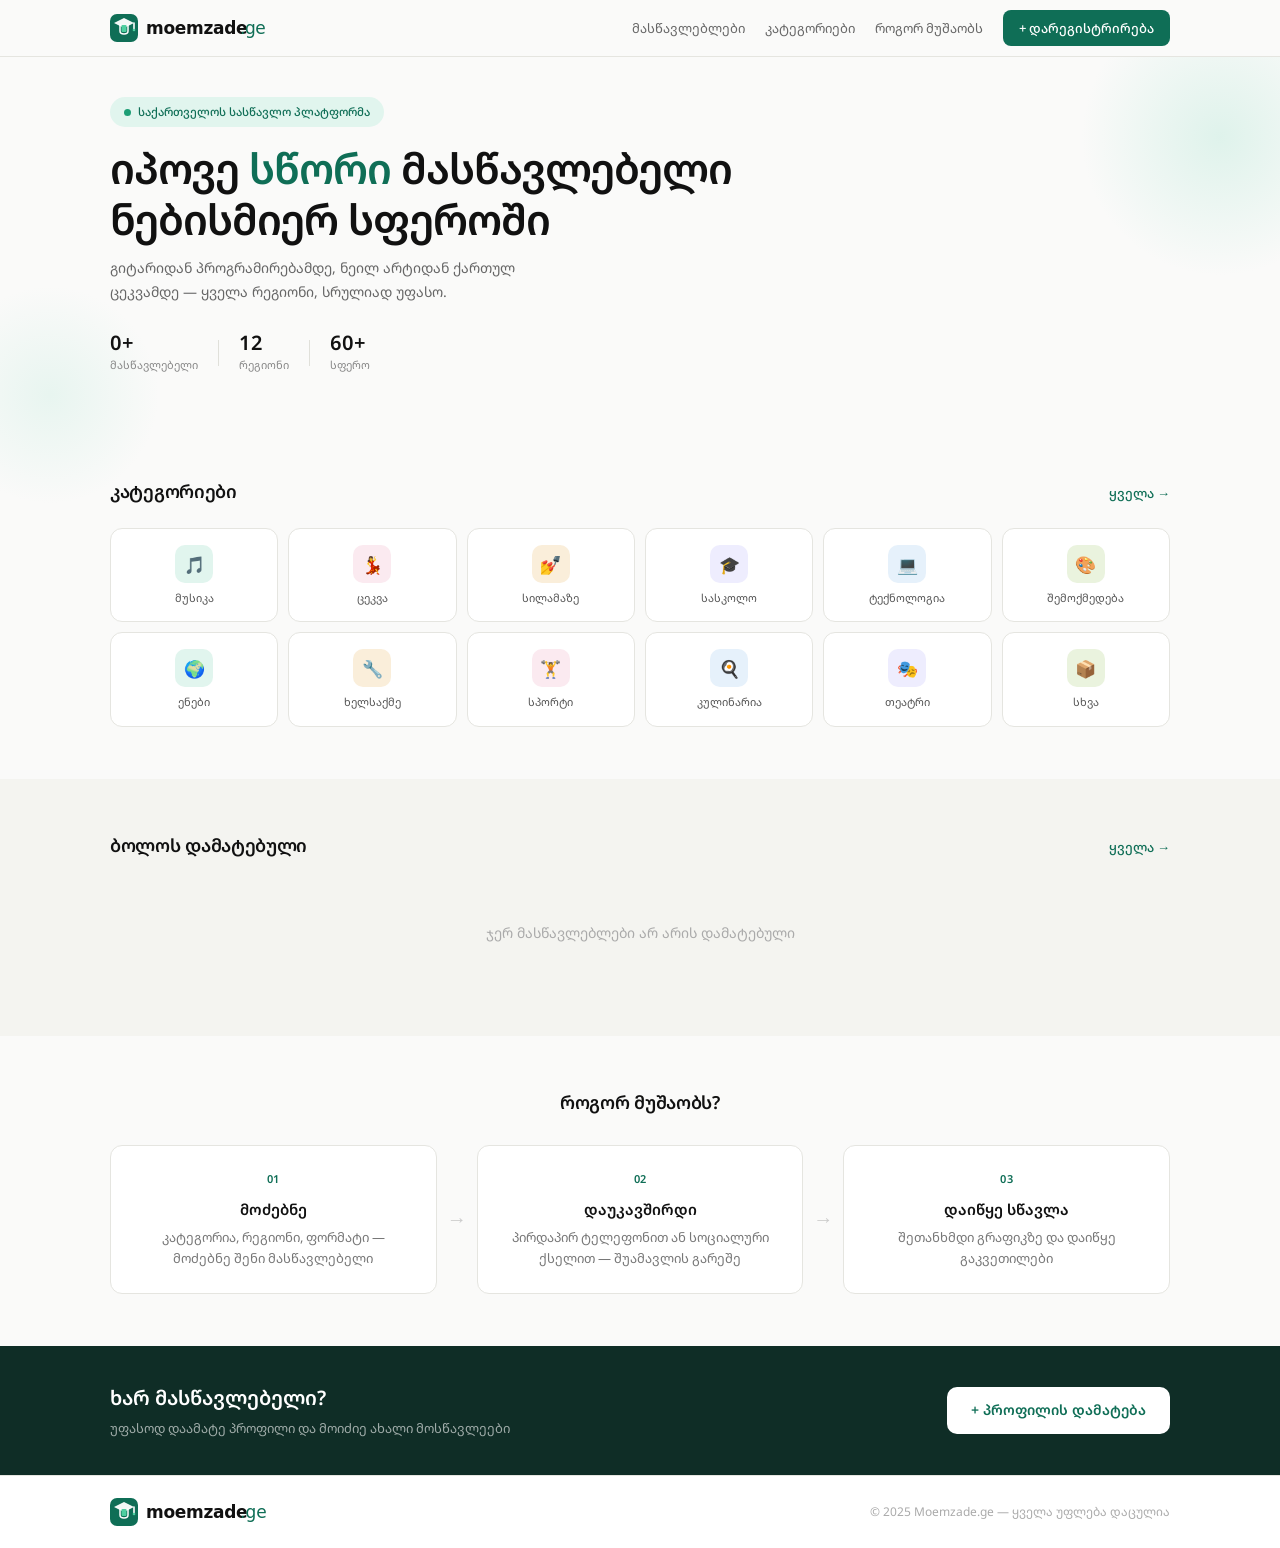
==== commit fc383d19: "Update index.html" ====
--- a/index.html
+++ b/index.html
@@ -239,32 +239,7 @@
       <h1 class="hero-title">იპოვე <em>სწორი</em> მასწავლებელი<br>ნებისმიერ სფეროში</h1>
       <p class="hero-sub">გიტარიდან პროგრამირებამდე, ნეილ არტიდან ქართულ ცეკვამდე — ყველა რეგიონი, სრულიად უფასო.</p>
 
-      <div class="hero-search-wrap">
-        <div class="search-bar-v">
-          <div class="sbv-item" onclick="toggleDD('ddCat',event)">
-            <div class="sbv-label">სფერო</div>
-            <div class="sbv-val" id="selCat">ყველა კატეგორია</div>
-            <div class="dropdown" id="ddCat"></div>
-          </div>
-          <div class="sbv-divider"></div>
-          <div class="sbv-item" onclick="toggleDD('ddReg',event)">
-            <div class="sbv-label">რეგიონი</div>
-            <div class="sbv-val" id="selReg">ყველა რეგიონი</div>
-            <div class="dropdown" id="ddReg"></div>
-          </div>
-          <div class="sbv-divider"></div>
-          <div class="sbv-item" onclick="toggleDD('ddFmt',event)">
-            <div class="sbv-label">ფორმატი</div>
-            <div class="sbv-val" id="selFmt">ნებისმიერი</div>
-            <div class="dropdown" id="ddFmt">
-              <div class="dd-opt active" data-val="" onclick="pickOption('selFmt','ddFmt','fmt',this,event)">ნებისმიერი</div>
-              <div class="dd-opt" data-val="პირადად" onclick="pickOption('selFmt','ddFmt','fmt',this,event)">🏠 პირადად</div>
-              <div class="dd-opt" data-val="ონლაინ" onclick="pickOption('selFmt','ddFmt','fmt',this,event)">🌐 ონლაინ</div>
-            </div>
-          </div>
-          <button class="sbv-btn" onclick="doSearch()">ძიება →</button>
-        </div>
-      </div>
+     
 
       <div class="hero-stats" style="position:relative;z-index:1;">
         <div class="stat"><span class="stat-n" id="statCount">—</span><span class="stat-l">მასწავლებელი</span></div>
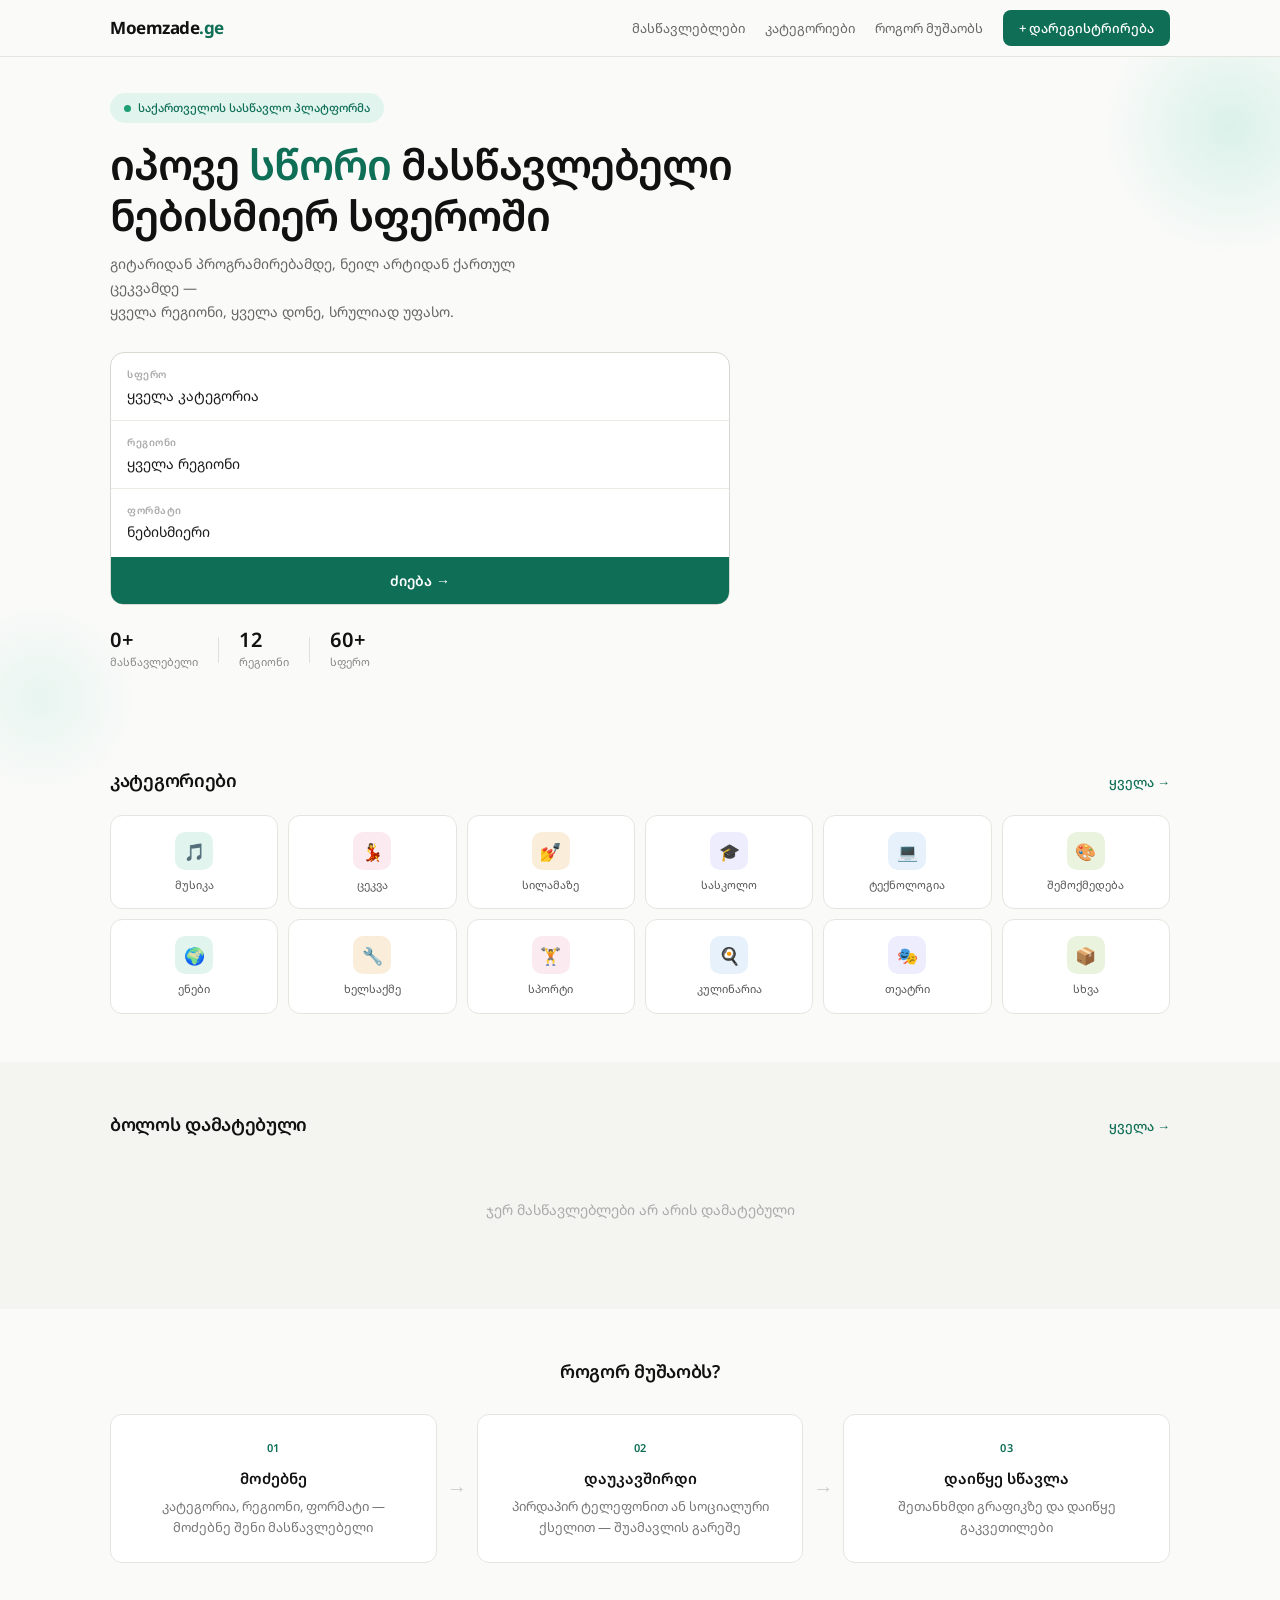
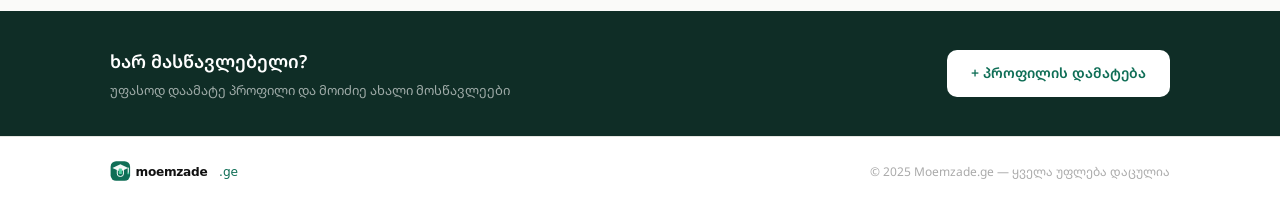
==== commit 5c0ddc16: "Add files via upload" ====
--- a/index.html
+++ b/index.html
@@ -2,227 +2,231 @@
 <html lang="ka">
 <head>
   <meta charset="UTF-8">
+  <link rel="icon" type="image/svg+xml" href="favicon.svg">
   <meta name="viewport" content="width=device-width, initial-scale=1.0, maximum-scale=1.0, user-scalable=no">
-  <link rel="icon" type="image/svg+xml" href="favicon.svg">
   <title>Moemzade — იპოვე შენი მასწავლებელი</title>
   <link rel="stylesheet" href="style.css">
   <link href="https://fonts.googleapis.com/css2?family=Noto+Sans+Georgian:wght@300;400;500;600&display=swap" rel="stylesheet">
   <style>
-    html,body{overflow-x:hidden;}
-
-    /* ── NAV ── */
-    .nav{position:sticky;top:0;z-index:100;background:rgba(250,250,249,.95);backdrop-filter:blur(12px);border-bottom:.5px solid #e5e5e0;}
-    .nav-inner{max-width:1100px;margin:0 auto;padding:0 20px;height:56px;display:flex;align-items:center;justify-content:space-between;gap:16px;}
-    .nav-links{display:none;align-items:center;gap:20px;}
-    @media(min-width:600px){.nav-links{display:flex;}}
-    .nav-links a{font-size:13px;color:#666;text-decoration:none;}
-    .nav-links a:hover{color:#111;}
-    .hamburger{display:flex;flex-direction:column;gap:4px;background:none;border:none;cursor:pointer;padding:4px;}
-    .hamburger span{display:block;width:22px;height:1.5px;background:#1a1a1a;border-radius:2px;}
-    @media(min-width:600px){.hamburger{display:none;}}
-    .mobile-menu{display:none;flex-direction:column;padding:14px 20px;border-top:.5px solid #e5e5e0;gap:4px;}
-    .mobile-menu a{padding:10px 0;font-size:14px;color:#444;border-bottom:.5px solid #f0f0f0;text-decoration:none;}
-    .mobile-menu.open{display:flex;}
-    .btn-primary{background:#0F6E56;color:#fff!important;padding:8px 16px;border-radius:8px;font-size:13px;font-weight:500;}
+    /* ── LOGO ── */
+    .logo-img { height: 26px; width: auto; max-width: 100px; object-fit: contain; display: block; }
 
     /* ── HERO ── */
-    .hero{padding:40px 0 52px;position:relative;overflow:visible;z-index:50;}
-    .hero-blob{position:absolute;top:-60px;right:-80px;width:280px;height:280px;border-radius:50%;background:radial-gradient(circle,#9FE1CB 0%,transparent 70%);opacity:.3;pointer-events:none;}
-    .hero-blob2{position:absolute;bottom:-80px;left:-60px;width:220px;height:220px;border-radius:50%;background:radial-gradient(circle,#9FE1CB 0%,transparent 70%);opacity:.2;pointer-events:none;}
-
-    /* Hero animations */
-    .hero-tag{display:inline-flex;align-items:center;gap:7px;background:#E1F5EE;color:#0F6E56;font-size:11.5px;font-weight:500;padding:6px 14px;border-radius:20px;margin-bottom:16px;opacity:0;animation:fadeUp .5s .1s ease forwards;}
-    .dot{width:7px;height:7px;border-radius:50%;background:#1D9E75;}
-    .hero-title{font-size:clamp(26px,6vw,42px);font-weight:600;line-height:1.2;letter-spacing:-1px;color:#111;margin-bottom:12px;opacity:0;animation:fadeUp .5s .25s ease forwards;}
-    .hero-title em{font-style:normal;color:#0F6E56;}
-    .hero-sub{font-size:14px;color:#666;line-height:1.7;margin-bottom:28px;max-width:460px;opacity:0;animation:fadeUp .5s .4s ease forwards;}
-    .hero-search-wrap{opacity:0;animation:fadeUp .5s .55s ease forwards;}
-    .hero-stats{display:flex;align-items:center;gap:20px;margin-top:24px;flex-wrap:wrap;opacity:0;animation:fadeUp .5s .7s ease forwards;}
-    .stat{display:flex;flex-direction:column;}
-    .stat-n{font-size:20px;font-weight:600;color:#111;line-height:1.1;}
-    .stat-l{font-size:11px;color:#888;margin-top:2px;}
-    .stat-div{width:1px;height:26px;background:#e0e0da;}
-    @keyframes fadeUp{from{opacity:0;transform:translateY(18px);}to{opacity:1;transform:translateY(0);}}
-
+    .hero { padding: 36px 0 48px; position: relative; overflow: visible; z-index: 10; }
+    .hero-blob  { position:absolute; top:-60px; right:-80px; width:260px; height:260px; border-radius:50%; background:radial-gradient(circle,#9FE1CB 0%,transparent 70%); opacity:.35; pointer-events:none; }
+    .hero-blob2 { position:absolute; bottom:-80px; left:-60px; width:200px; height:200px; border-radius:50%; background:radial-gradient(circle,#9FE1CB 0%,transparent 70%); opacity:.2; pointer-events:none; }
+
+    .hero-tag { display:inline-flex; align-items:center; gap:7px; background:#E1F5EE; color:#0F6E56; font-size:11.5px; font-weight:500; padding:6px 14px; border-radius:20px; margin-bottom:16px; }
+    .dot { width:7px; height:7px; border-radius:50%; background:#1D9E75; flex-shrink:0; }
+
+    .hero-title { font-size:clamp(26px,6vw,42px); font-weight:600; line-height:1.2; letter-spacing:-1px; color:#111; margin-bottom:12px; }
+    .hero-title em { font-style:normal; color:#0F6E56; }
+    .hero-sub { font-size:14px; color:#666; line-height:1.7; margin-bottom:28px; max-width:460px; }
+
+    /* ── SEARCH — MOBILE FIRST ── */
     /* ── SEARCH BAR ── */
-    .search-bar{background:#fff;border:1px solid #d8d8d0;border-radius:14px;max-width:620px;position:relative;z-index:200;}
-    .sb-inner{display:flex;flex-direction:column;}
-    .sb-item{padding:13px 16px;cursor:pointer;position:relative;border-bottom:.5px solid #ebebE6;}
-    .sb-label{font-size:10px;font-weight:600;color:#aaa;letter-spacing:.5px;margin-bottom:3px;}
-    .sb-val{font-size:14px;color:#1a1a1a;}
-    .sb-btn{background:#0F6E56;color:#fff;border:none;border-radius:0 0 12px 12px;padding:14px;font-size:14px;font-weight:600;font-family:'Noto Sans Georgian',sans-serif;cursor:pointer;width:100%;transition:background .15s;}
-    .sb-btn:hover{background:#0a5a43;}
-    .dropdown{display:none;position:fixed;background:#fff;border:.5px solid #d8d8d0;border-radius:12px;min-width:240px;max-height:300px;overflow-y:auto;z-index:99999;box-shadow:0 12px 40px rgba(0,0,0,.20);}
-    .dd-backdrop{display:none;position:fixed;inset:0;z-index:99998;}
-    .dd-backdrop.open{display:block;}
-    .dropdown.open{display:block;}
-    .dd-opt{padding:11px 16px;font-size:13px;color:#333;cursor:pointer;font-family:'Noto Sans Georgian',sans-serif;white-space:nowrap;}
-    .dd-opt:hover{background:#f5f5f0;}
-    .dd-opt.active{color:#0F6E56;font-weight:600;background:#f0fdf8;}
-    @media(min-width:600px){
-      .sb-inner{flex-direction:row;align-items:stretch;}
-      .sb-item{flex:1;border-bottom:none;border-right:.5px solid #ebebE6;min-width:0;}
-      .sb-item:last-of-type{border-right:none;}
-      .sb-val{font-size:13px;white-space:nowrap;overflow:hidden;text-overflow:ellipsis;}
-      .sb-btn{flex:0 0 110px;border-radius:0 12px 12px 0;padding:0;font-size:13px;display:flex;align-items:center;justify-content:center;}
-    }
-
-    /* ── SECTIONS ── */
-    .section{padding:52px 0;position:relative;z-index:1;}
-    .bg-alt{background:#F4F4F0;}
-    .container{max-width:1100px;margin:0 auto;padding:0 20px;}
-    .sec-head{display:flex;align-items:baseline;justify-content:space-between;margin-bottom:22px;}
-    .sec-title{font-size:18px;font-weight:600;color:#111;letter-spacing:-.3px;}
-    .sec-link{font-size:13px;color:#0F6E56;font-weight:500;text-decoration:none;}
-    .sec-link:hover{text-decoration:underline;}
-
-    /* ── CATEGORIES ── */
-    .cats-grid{display:grid;grid-template-columns:repeat(3,1fr);gap:10px;}
-    @media(min-width:480px){.cats-grid{grid-template-columns:repeat(4,1fr);}}
-    @media(min-width:700px){.cats-grid{grid-template-columns:repeat(6,1fr);}}
-    .cat-card{background:#fff;border:.5px solid #e5e5e0;border-radius:12px;padding:16px 8px;text-align:center;cursor:pointer;transition:border-color .15s,transform .15s;}
-    .cat-card:hover{border-color:#0F6E56;transform:translateY(-2px);}
-    .cat-icon{width:38px;height:38px;border-radius:10px;display:flex;align-items:center;justify-content:center;margin:0 auto 8px;font-size:17px;}
-    .cat-name{font-size:11px;color:#555;line-height:1.3;}
-
-    /* ── FEATURED ── */
-    .featured-grid{display:grid;grid-template-columns:repeat(2,1fr);gap:12px;}
-    @media(min-width:480px){.featured-grid{grid-template-columns:repeat(3,1fr);}}
-    @media(min-width:700px){.featured-grid{grid-template-columns:repeat(5,1fr);}}
-
-    /* Cards */
-    .teacher-card{background:#fff;border-radius:16px;overflow:hidden;box-shadow:0 2px 10px rgba(0,0,0,.06);cursor:pointer;transition:transform .2s,box-shadow .2s;}
-    .teacher-card:hover{transform:translateY(-5px);box-shadow:0 14px 32px rgba(0,0,0,.12);}
-    .tc-img{width:100%;aspect-ratio:1/1;position:relative;overflow:hidden;}
-    .tc-img img{position:absolute;inset:0;width:100%;height:100%;object-fit:cover;object-position:center top;}
-    .tc-avatar{position:absolute;inset:0;display:flex;align-items:center;justify-content:center;font-size:28px;font-weight:700;color:#fff;}
-    .tc-online-badge{position:absolute;top:8px;right:8px;background:rgba(15,110,86,.9);color:#fff;font-size:10px;font-weight:600;padding:3px 8px;border-radius:20px;}
-    .tc-body{padding:10px 12px 12px;}
-    .tc-name{font-weight:700;font-size:13px;white-space:nowrap;overflow:hidden;text-overflow:ellipsis;}
-    .tc-sub{font-size:11px;color:#888;margin:2px 0 6px;white-space:nowrap;overflow:hidden;text-overflow:ellipsis;}
-    .tc-footer{display:flex;justify-content:space-between;align-items:center;}
-    .tc-price{color:#0F6E56;font-weight:700;font-size:13px;}
-    .tc-region{font-size:10px;color:#aaa;background:#f4f4f0;padding:2px 8px;border-radius:20px;}
-    .bg-teal{background:linear-gradient(135deg,#E1F5EE,#9FE1CB)}.bg-amber{background:linear-gradient(135deg,#FAEEDA,#FAC775)}.bg-pink{background:linear-gradient(135deg,#FBEAF0,#F4C0D1)}.bg-blue{background:linear-gradient(135deg,#E6F1FB,#B5D4F4)}.bg-purple{background:linear-gradient(135deg,#EEEDFE,#CECBF6)}.bg-green{background:linear-gradient(135deg,#EAF3DE,#C0DD97)}
-    .av-teal{background:#E1F5EE;color:#0F6E56}.av-amber{background:#FAEEDA;color:#854F0B}.av-pink{background:#FBEAF0;color:#993556}.av-blue{background:#E6F1FB;color:#185FA5}.av-purple{background:#EEEDFE;color:#534AB7}.av-green{background:#EAF3DE;color:#3B6D11}
-
-    /* Scroll reveal */
-    .scroll-reveal{opacity:0;transform:translateY(16px);transition:opacity .45s ease,transform .45s ease;}
-    .scroll-reveal.revealed{opacity:1;transform:translateY(0);}
-
-    /* ── STEPS ── */
-    .steps-row{display:flex;flex-direction:column;gap:12px;}
-    .step{text-align:center;padding:24px;background:#fff;border:.5px solid #e5e5e0;border-radius:12px;}
-    .step-num{font-size:11px;font-weight:600;color:#0F6E56;letter-spacing:.5px;margin-bottom:10px;}
-    .step h3{font-size:15px;font-weight:600;color:#111;margin-bottom:6px;}
-    .step p{font-size:13px;color:#777;line-height:1.6;}
-    .step-arrow{display:none;}
-    @media(min-width:600px){.steps-row{flex-direction:row;align-items:center;gap:0;}.step{flex:1;}.step-arrow{display:block;font-size:20px;color:#ccc;padding:0 10px;flex-shrink:0;}}
-
-    /* ── CTA ── */
-    .cta-banner{background:#0F2D26;padding:36px 0;}
-    .cta-inner{display:flex;flex-direction:column;gap:16px;align-items:flex-start;}
-    @media(min-width:600px){.cta-inner{flex-direction:row;align-items:center;justify-content:space-between;}}
-    .cta-banner h2{font-size:20px;font-weight:600;color:#fff;margin-bottom:4px;}
-    .cta-banner p{font-size:13px;color:rgba(255,255,255,.6);}
-    .btn-white{background:#fff;color:#0F6E56;padding:12px 24px;border-radius:10px;font-size:14px;font-weight:600;text-decoration:none;display:inline-block;}
-
-    /* ── FOOTER ── */
-    .footer{background:#fff;border-top:.5px solid #e5e5e0;padding:20px 0;}
-    .footer-inner{display:flex;align-items:center;justify-content:space-between;flex-wrap:wrap;gap:10px;}
-    .footer-copy{font-size:12px;color:#aaa;}
-
-    /* ── SEARCH BAR VERTICAL ── */
-    .search-bar-v {
+    .search-bar {
       background: #fff;
       border: 1px solid #d8d8d0;
       border-radius: 14px;
-      max-width: 520px;
-      overflow: visible;
+      max-width: 620px;
       position: relative;
-      z-index: 99998;
-    }
-    .sbv-item {
-      padding: 14px 18px;
+      z-index: 200;
+    }
+    .sb-inner {
+      display: flex;
+      flex-direction: column;
+    }
+    .sb-item {
+      padding: 13px 16px;
       cursor: pointer;
       position: relative;
-    }
-    .sbv-item:hover { background: #f8f8f5; }
-    .sbv-item:first-child:hover { border-radius: 14px 14px 0 0; }
-    .sbv-label {
-      font-size: 11px;
-      font-weight: 600;
-      color: #aaa;
-      letter-spacing: .4px;
-      margin-bottom: 4px;
-    }
-    .sbv-val {
-      font-size: 15px;
-      color: #1a1a1a;
-      font-weight: 500;
-    }
-    .sbv-divider {
-      height: .5px;
-      background: #ebebE6;
-      margin: 0 18px;
-    }
-    .sbv-btn {
-      display: block;
-      width: 100%;
-      background: #0F6E56;
-      color: #fff;
-      border: none;
+      border-bottom: 0.5px solid #ebebE6;
+    }
+    .sb-label { font-size: 10px; font-weight: 600; color: #aaa; letter-spacing: .5px; margin-bottom: 3px; }
+    .sb-val   { font-size: 14px; color: #1a1a1a; white-space: nowrap; overflow: hidden; text-overflow: clip; }
+    .sb-btn {
+      background: #0F6E56; color: #fff; border: none;
       border-radius: 0 0 12px 12px;
-      padding: 15px;
-      font-size: 15px;
-      font-weight: 700;
+      padding: 14px 20px; font-size: 14px; font-weight: 600;
       font-family: 'Noto Sans Georgian', sans-serif;
-      cursor: pointer;
-      margin-top: 4px;
-      transition: background .15s;
-    }
-    .sbv-btn:hover { background: #0a5a43; }
-
-
-    .logo-text-nav {
-      font-size: 18px;
-      font-weight: 700;
-      color: #111;
-      text-decoration: none;
-      letter-spacing: -0.5px;
-      font-family: 'Noto Sans Georgian', sans-serif;
-      display: flex;
-      align-items: center;
+      cursor: pointer; transition: background .15s;
+      display: block; width: 100%;
+    }
+    .sb-btn:hover { background: #0a5a43; }
+
+    /* DROPDOWN */
+    .dropdown {
+      display: none;
+      position: absolute;
+      top: calc(100% + 6px); left: 0;
+      background: #fff;
+      border: 0.5px solid #d8d8d0;
+      border-radius: 12px;
+      min-width: 220px; max-height: 280px;
+      overflow-y: auto;
+      z-index: 9999;
+      box-shadow: 0 12px 40px rgba(0,0,0,0.15);
+    }
+    .dropdown.open { display: block; }
+    .dd-opt {
+      padding: 11px 16px; font-size: 13px; color: #333;
+      cursor: pointer; font-family: 'Noto Sans Georgian', sans-serif;
       white-space: nowrap;
     }
-    .logo-text-nav span {
-      color: #0F6E56;
-      font-weight: 500;
-    }
-    .loading-state,.empty-state{grid-column:1/-1;text-align:center;padding:40px;color:#aaa;font-size:14px;}
+    .dd-opt:hover  { background: #f5f5f0; }
+    .dd-opt.active { color: #0F6E56; font-weight: 600; background: #f0fdf8; }
+
+    /* DESKTOP: equal flex items */
+    @media (min-width: 600px) {
+      .sb-inner {
+        flex-direction: row;
+        align-items: stretch;
+      }
+      .sb-item {
+        flex: 1 1 0;
+        border-bottom: none;
+        border-right: 0.5px solid #ebebE6;
+        min-width: 0;
+        max-width: none;
+      }
+      .sb-item:hover { background: #f8f8f5; }
+      .sb-val {
+        font-size: 13px;
+        white-space: nowrap;
+        overflow: hidden;
+        text-overflow: ellipsis;
+      }
+      .sb-btn {
+        flex: 0 0 110px;
+        border-radius: 0 12px 12px 0;
+        padding: 0;
+        font-size: 13px;
+        display: flex;
+        align-items: center;
+        justify-content: center;
+        white-space: nowrap;
+        width: 110px;
+      }
+    }
+
+    /* ── STATS ── */
+    .hero-stats { display:flex; align-items:center; gap:20px; margin-top:24px; flex-wrap:wrap; }
+    .stat { display:flex; flex-direction:column; }
+    .stat-n { font-size:20px; font-weight:600; color:#111; line-height:1.1; }
+    .stat-l { font-size:11px; color:#888; margin-top:2px; }
+    .stat-div { width:1px; height:26px; background:#e0e0da; }
+
+    /* ── SECTIONS ── */
+    .section  { padding:48px 0; }
+    .bg-alt   { background:#F4F4F0; }
+    .sec-head { display:flex; align-items:baseline; justify-content:space-between; margin-bottom:20px; }
+    .sec-title{ font-size:18px; font-weight:600; color:#111; letter-spacing:-.3px; }
+    .sec-link { font-size:13px; color:#0F6E56; font-weight:500; }
+    .sec-link:hover { text-decoration:underline; }
+
+    /* ── CATEGORIES ── */
+    .cats-grid {
+      display:grid;
+      grid-template-columns:repeat(3,1fr);
+      gap:10px;
+    }
+    @media(min-width:480px){ .cats-grid { grid-template-columns:repeat(4,1fr); } }
+    @media(min-width:700px){ .cats-grid { grid-template-columns:repeat(6,1fr); } }
+
+    .cat-card { background:#fff; border:.5px solid #e5e5e0; border-radius:12px; padding:16px 8px; text-align:center; cursor:pointer; transition:border-color .15s,transform .15s; }
+    .cat-card:hover { border-color:#0F6E56; transform:translateY(-2px); }
+    .cat-icon { width:38px; height:38px; border-radius:10px; display:flex; align-items:center; justify-content:center; margin:0 auto 8px; font-size:17px; }
+    .cat-name { font-size:11px; color:#555; line-height:1.3; }
+
+    /* ── FEATURED TEACHERS ── */
+    .featured-grid {
+      display:grid;
+      grid-template-columns:repeat(2,1fr);
+      gap:12px;
+    }
+    @media(min-width:480px){ .featured-grid { grid-template-columns:repeat(3,1fr); } }
+    @media(min-width:700px){ .featured-grid { grid-template-columns:repeat(5,1fr); } }
+
+    .teacher-card { background:#fff; border-radius:14px; overflow:hidden; box-shadow:0 3px 12px rgba(0,0,0,0.07); cursor:pointer; transition:.2s; }
+    .teacher-card:hover { transform:translateY(-4px); box-shadow:0 10px 28px rgba(0,0,0,0.12); }
+    .tc-img { width:100%; aspect-ratio:1/1; position:relative; overflow:hidden; }
+    .tc-img img { position:absolute; inset:0; width:100%; height:100%; object-fit:cover; object-position:center top; }
+    .tc-avatar { position:absolute; inset:0; display:flex; align-items:center; justify-content:center; font-size:clamp(20px,5vw,30px); font-weight:700; color:#fff; }
+    .tc-body  { padding:10px 12px 12px; }
+    .tc-name  { font-weight:700; font-size:13px; white-space:nowrap; overflow:hidden; text-overflow:ellipsis; }
+    .tc-sub   { font-size:11px; color:#888; margin-bottom:6px; white-space:nowrap; overflow:hidden; text-overflow:ellipsis; }
+    .tc-footer{ display:flex; justify-content:space-between; align-items:center; }
+    .tc-price { color:#0F6E56; font-weight:700; font-size:13px; }
+    .tc-region{ font-size:10px; color:#aaa; background:#f4f4f0; padding:2px 8px; border-radius:20px; max-width:80px; overflow:hidden; text-overflow:ellipsis; white-space:nowrap; }
+
+    /* bg/av colors */
+    .bg-teal{background:linear-gradient(135deg,#E1F5EE,#9FE1CB)}.bg-amber{background:linear-gradient(135deg,#FAEEDA,#FAC775)}.bg-pink{background:linear-gradient(135deg,#FBEAF0,#F4C0D1)}.bg-blue{background:linear-gradient(135deg,#E6F1FB,#B5D4F4)}.bg-purple{background:linear-gradient(135deg,#EEEDFE,#CECBF6)}.bg-green{background:linear-gradient(135deg,#EAF3DE,#C0DD97)}
+    .av-teal{background:#E1F5EE;color:#0F6E56}.av-amber{background:#FAEEDA;color:#854F0B}.av-pink{background:#FBEAF0;color:#993556}.av-blue{background:#E6F1FB;color:#185FA5}.av-purple{background:#EEEDFE;color:#534AB7}.av-green{background:#EAF3DE;color:#3B6D11}
+
+    /* ── STEPS ── */
+    .steps-row { display:flex; flex-direction:column; gap:12px; }
+    .step { text-align:center; padding:24px; background:#fff; border:.5px solid #e5e5e0; border-radius:12px; }
+    .step-num { font-size:11px; font-weight:600; color:#0F6E56; letter-spacing:.5px; margin-bottom:10px; }
+    .step h3  { font-size:15px; font-weight:600; color:#111; margin-bottom:6px; }
+    .step p   { font-size:13px; color:#777; line-height:1.6; }
+    .step-arrow { display:none; }
+    @media(min-width:600px){
+      .steps-row { flex-direction:row; align-items:center; gap:0; }
+      .step { flex:1; }
+      .step-arrow { display:block; font-size:20px; color:#ccc; padding:0 10px; flex-shrink:0; }
+    }
+
+    /* ── CTA ── */
+    .cta-banner { background:#0F2D26; padding:36px 0; }
+    .cta-inner  { display:flex; flex-direction:column; gap:16px; align-items:flex-start; }
+    @media(min-width:600px){ .cta-inner { flex-direction:row; align-items:center; justify-content:space-between; } }
+    .cta-banner h2 { font-size:18px; font-weight:600; color:#fff; margin-bottom:4px; }
+    .cta-banner p  { font-size:13px; color:rgba(255,255,255,.6); }
+    .btn-white { background:#fff; color:#0F6E56; padding:12px 24px; border-radius:10px; font-size:14px; font-weight:600; text-decoration:none; white-space:nowrap; display:inline-block; }
+    .btn-white:hover { opacity:.9; }
+
+    /* ── FOOTER ── */
+    .footer { background:#fff; border-top:.5px solid #e5e5e0; padding:20px 0; }
+    .footer-inner { display:flex; align-items:center; justify-content:space-between; flex-wrap:wrap; gap:10px; }
+    .footer-copy  { font-size:12px; color:#aaa; }
+
+    /* ── NAV ── */
+    .nav { position:sticky; top:0; z-index:100; background:rgba(250,250,249,.95); backdrop-filter:blur(12px); border-bottom:.5px solid #e5e5e0; }
+    .nav-inner { max-width:1100px; margin:0 auto; padding:0 20px; height:56px; display:flex; align-items:center; justify-content:space-between; gap:16px; }
+    .nav-links  { display:none; align-items:center; gap:20px; }
+    @media(min-width:600px){ .nav-links { display:flex; } }
+    .nav-links a { font-size:13px; color:#666; text-decoration:none; }
+    .nav-links a:hover { color:#111; }
+    .hamburger { display:flex; flex-direction:column; gap:4px; background:none; border:none; cursor:pointer; padding:4px; }
+    .hamburger span { display:block; width:22px; height:1.5px; background:#1a1a1a; border-radius:2px; }
+    @media(min-width:600px){ .hamburger { display:none; } }
+    .mobile-menu { display:none; flex-direction:column; padding:14px 20px; border-top:.5px solid #e5e5e0; gap:4px; }
+    .mobile-menu a { padding:10px 0; font-size:14px; color:#444; border-bottom:.5px solid #f0f0f0; text-decoration:none; }
+    .mobile-menu.open { display:flex; }
+    .btn-primary { background:#0F6E56; color:#fff!important; padding:8px 16px; border-radius:8px; font-size:13px; font-weight:500; }
+
+    /* ── LOADING ── */
+    .loading-state,.empty-state { grid-column:1/-1; text-align:center; padding:40px; color:#aaa; font-size:14px; }
+    .container { max-width:1100px; margin:0 auto; padding:0 20px; }
   </style>
 </head>
 <body data-page="index">
 
   <nav class="nav">
     <div class="nav-inner">
-<a href="index.html" class="logo" style="display:flex;align-items:center;"><svg width="160" height="32" viewBox="0 0 160 32" fill="none" xmlns="http://www.w3.org/2000/svg">
-  <rect x="0" y="2" width="28" height="28" rx="7" fill="#0F6E56"/>
-  <polygon points="14,6 24,11 14,16 4,11" fill="white" fill-opacity="0.95"/>
-  <rect x="11.5" y="13" width="5" height="7" rx="1" fill="#4ECFA0"/>
-  <path d="M18 13 L18 19 Q18 22 14 22 Q10 22 10 19 L10 13" stroke="white" stroke-width="1.5" fill="none" stroke-linecap="round"/>
-  <line x1="24" y1="11" x2="24" y2="17" stroke="white" stroke-width="1.6" stroke-linecap="round"/>
-  <circle cx="24" cy="18" r="1.3" fill="#4ECFA0"/>
-  <text x="36" y="22" font-family="system-ui,-apple-system,sans-serif" font-size="17" font-weight="700" fill="#111111" letter-spacing="-0.3">moemzade</text>
-  <text x="130" y="22" font-family="system-ui,-apple-system,sans-serif" font-size="17" font-weight="500" fill="#0F6E56">.ge</text>
-</svg></a>
+      <a href="index.html" class="logo">
+        Moemzade<span class="logo-dot">.ge</span>
+      </a>
       <div class="nav-links">
         <a href="teachers.html">მასწავლებლები</a>
         <a href="#categories">კატეგორიები</a>
         <a href="#how">როგორ მუშაობს</a>
         <a href="register.html" class="btn-primary">+ დარეგისტრირება</a>
       </div>
-      <button class="hamburger" onclick="toggleMenu()"><span></span><span></span><span></span></button>
+      <button class="hamburger" onclick="toggleMenu()">
+        <span></span><span></span><span></span>
+      </button>
     </div>
     <div class="mobile-menu" id="mobileMenu">
       <a href="teachers.html">მასწავლებლები</a>
@@ -232,16 +236,88 @@
     </div>
   </nav>
 
+  <!-- HERO -->
   <section class="hero">
-    <div class="hero-blob"></div><div class="hero-blob2"></div>
+    <div class="hero-blob"></div>
+    <div class="hero-blob2"></div>
     <div class="container">
       <div class="hero-tag"><span class="dot"></span>საქართველოს სასწავლო პლატფორმა</div>
       <h1 class="hero-title">იპოვე <em>სწორი</em> მასწავლებელი<br>ნებისმიერ სფეროში</h1>
-      <p class="hero-sub">გიტარიდან პროგრამირებამდე, ნეილ არტიდან ქართულ ცეკვამდე — ყველა რეგიონი, სრულიად უფასო.</p>
-
-     
-
-      <div class="hero-stats" style="position:relative;z-index:1;">
+      <p class="hero-sub">გიტარიდან პროგრამირებამდე, ნეილ არტიდან ქართულ ცეკვამდე —<br>ყველა რეგიონი, ყველა დონე, სრულიად უფასო.</p>
+
+      <div style="background:#fff;border:1px solid #d8d8d0;border-radius:14px;max-width:620px;position:relative;z-index:200;">
+        <div id="sbInner" style="display:flex;flex-direction:column;">
+
+          <div id="sbCat" style="padding:13px 16px;cursor:pointer;position:relative;border-bottom:0.5px solid #ebebE6;" onclick="toggleDD('ddCat',event)">
+            <div style="font-size:10px;font-weight:600;color:#aaa;letter-spacing:.5px;margin-bottom:3px;">სფერო</div>
+            <div id="selCat" style="font-size:14px;color:#1a1a1a;">ყველა კატეგორია</div>
+            <div class="dropdown" id="ddCat"></div>
+          </div>
+
+          <div id="sbReg" style="padding:13px 16px;cursor:pointer;position:relative;border-bottom:0.5px solid #ebebE6;" onclick="toggleDD('ddReg',event)">
+            <div style="font-size:10px;font-weight:600;color:#aaa;letter-spacing:.5px;margin-bottom:3px;">რეგიონი</div>
+            <div id="selReg" style="font-size:14px;color:#1a1a1a;">ყველა რეგიონი</div>
+            <div class="dropdown" id="ddReg"></div>
+          </div>
+
+          <div id="sbFmt" style="padding:13px 16px;cursor:pointer;position:relative;" onclick="toggleDD('ddFmt',event)">
+            <div style="font-size:10px;font-weight:600;color:#aaa;letter-spacing:.5px;margin-bottom:3px;">ფორმატი</div>
+            <div id="selFmt" style="font-size:14px;color:#1a1a1a;">ნებისმიერი</div>
+            <div class="dropdown" id="ddFmt">
+              <div class="dd-opt active" data-val="" onclick="pickOption('selFmt','ddFmt','fmt',this,event)">ნებისმიერი</div>
+              <div class="dd-opt" data-val="პირადად" onclick="pickOption('selFmt','ddFmt','fmt',this,event)">🏠 პირადად</div>
+              <div class="dd-opt" data-val="ონლაინ"  onclick="pickOption('selFmt','ddFmt','fmt',this,event)">🌐 ონლაინ</div>
+            </div>
+          </div>
+
+          <button onclick="doSearch()" style="background:#0F6E56;color:#fff;border:none;border-radius:0 0 12px 12px;padding:14px;font-size:14px;font-weight:600;font-family:'Noto Sans Georgian',sans-serif;cursor:pointer;width:100%;">ძიება →</button>
+        </div>
+      </div>
+
+      <script>
+        // Make search bar horizontal on desktop
+        function makeSearchResponsive() {
+          const inner = document.getElementById('sbInner');
+          const sbCat = document.getElementById('sbCat');
+          const sbReg = document.getElementById('sbReg');
+          const sbFmt = document.getElementById('sbFmt');
+          const btn   = inner.querySelector('button');
+          if (!inner) return;
+          if (window.innerWidth >= 600) {
+            inner.style.cssText = 'display:flex;flex-direction:row;align-items:stretch;';
+            [sbCat,sbReg,sbFmt].forEach(el => {
+              el.style.cssText = 'padding:13px 16px;cursor:pointer;position:relative;flex:1;min-width:0;border-bottom:none;border-right:0.5px solid #ebebE6;overflow:hidden;';
+            });
+            sbFmt.style.borderRight = 'none';
+            btn.style.cssText = 'background:#0F6E56;color:#fff;border:none;border-radius:0 12px 12px 0;padding:0 28px;font-size:13px;font-weight:600;font-family:'Noto Sans Georgian',sans-serif;cursor:pointer;white-space:nowrap;flex-shrink:0;';
+            inner.querySelector('#selCat').style.fontSize='13px';
+            inner.querySelector('#selReg').style.fontSize='13px';
+            inner.querySelector('#selFmt').style.fontSize='13px';
+          } else {
+            inner.style.cssText = 'display:flex;flex-direction:column;';
+            [sbCat,sbReg,sbFmt].forEach(el => {
+              el.style.cssText = 'padding:13px 16px;cursor:pointer;position:relative;border-bottom:0.5px solid #ebebE6;';
+            });
+            sbFmt.style.borderBottom = 'none';
+            btn.style.cssText = 'background:#0F6E56;color:#fff;border:none;border-radius:0 0 12px 12px;padding:14px;font-size:14px;font-weight:600;font-family:'Noto Sans Georgian',sans-serif;cursor:pointer;width:100%;';
+          }
+        }
+        window.addEventListener('resize', makeSearchResponsive);
+        document.addEventListener('DOMContentLoaded', makeSearchResponsive);
+
+        function toggleDD(ddId, e) {
+          e.stopPropagation();
+          const dd = document.getElementById(ddId);
+          const isOpen = dd.classList.contains('open');
+          document.querySelectorAll('.dropdown').forEach(d => d.classList.remove('open'));
+          if (!isOpen) dd.classList.add('open');
+        }
+        document.addEventListener('click', () => {
+          document.querySelectorAll('.dropdown').forEach(d => d.classList.remove('open'));
+        });
+      </script>
+
+      <div class="hero-stats">
         <div class="stat"><span class="stat-n" id="statCount">—</span><span class="stat-l">მასწავლებელი</span></div>
         <div class="stat-div"></div>
         <div class="stat"><span class="stat-n">12</span><span class="stat-l">რეგიონი</span></div>
@@ -251,119 +327,75 @@
     </div>
   </section>
 
-  <section class="section" id="categories" style="position:relative;z-index:2;">
+  <!-- CATEGORIES -->
+  <section class="section" id="categories" style="position:relative;z-index:1;">
     <div class="container">
-      <div class="sec-head"><h2 class="sec-title">კატეგორიები</h2><a href="teachers.html" class="sec-link">ყველა →</a></div>
+      <div class="sec-head">
+        <h2 class="sec-title">კატეგორიები</h2>
+        <a href="teachers.html" class="sec-link">ყველა →</a>
+      </div>
       <div class="cats-grid">
-        <div class="cat-card scroll-reveal" onclick="goSearch('მუსიკა')"><div class="cat-icon" style="background:#E1F5EE;">🎵</div><div class="cat-name">მუსიკა</div></div>
-        <div class="cat-card scroll-reveal" onclick="goSearch('ცეკვა')"><div class="cat-icon" style="background:#FBEAF0;">💃</div><div class="cat-name">ცეკვა</div></div>
-        <div class="cat-card scroll-reveal" onclick="goSearch('სილამაზე')"><div class="cat-icon" style="background:#FAEEDA;">💅</div><div class="cat-name">სილამაზე</div></div>
-        <div class="cat-card scroll-reveal" onclick="goSearch('სასკოლო')"><div class="cat-icon" style="background:#EEEDFE;">🎓</div><div class="cat-name">სასკოლო</div></div>
-        <div class="cat-card scroll-reveal" onclick="goSearch('ტექნოლოგია')"><div class="cat-icon" style="background:#E6F1FB;">💻</div><div class="cat-name">ტექნოლოგია</div></div>
-        <div class="cat-card scroll-reveal" onclick="goSearch('შემოქმედება')"><div class="cat-icon" style="background:#EAF3DE;">🎨</div><div class="cat-name">შემოქმედება</div></div>
-        <div class="cat-card scroll-reveal" onclick="goSearch('ენები')"><div class="cat-icon" style="background:#E1F5EE;">🌍</div><div class="cat-name">ენები</div></div>
-        <div class="cat-card scroll-reveal" onclick="goSearch('ხელსაქმე')"><div class="cat-icon" style="background:#FAEEDA;">🔧</div><div class="cat-name">ხელსაქმე</div></div>
-        <div class="cat-card scroll-reveal" onclick="goSearch('სპორტი')"><div class="cat-icon" style="background:#FBEAF0;">🏋️</div><div class="cat-name">სპორტი</div></div>
-        <div class="cat-card scroll-reveal" onclick="goSearch('კულინარია')"><div class="cat-icon" style="background:#E6F1FB;">🍳</div><div class="cat-name">კულინარია</div></div>
-        <div class="cat-card scroll-reveal" onclick="goSearch('თეატრი')"><div class="cat-icon" style="background:#EEEDFE;">🎭</div><div class="cat-name">თეატრი</div></div>
-        <div class="cat-card scroll-reveal" onclick="goSearch('')"><div class="cat-icon" style="background:#EAF3DE;">📦</div><div class="cat-name">სხვა</div></div>
+        <div class="cat-card" onclick="goSearch('მუსიკა')"><div class="cat-icon" style="background:#E1F5EE;">🎵</div><div class="cat-name">მუსიკა</div></div>
+        <div class="cat-card" onclick="goSearch('ცეკვა')"><div class="cat-icon" style="background:#FBEAF0;">💃</div><div class="cat-name">ცეკვა</div></div>
+        <div class="cat-card" onclick="goSearch('სილამაზე')"><div class="cat-icon" style="background:#FAEEDA;">💅</div><div class="cat-name">სილამაზე</div></div>
+        <div class="cat-card" onclick="goSearch('სასკოლო')"><div class="cat-icon" style="background:#EEEDFE;">🎓</div><div class="cat-name">სასკოლო</div></div>
+        <div class="cat-card" onclick="goSearch('ტექნოლოგია')"><div class="cat-icon" style="background:#E6F1FB;">💻</div><div class="cat-name">ტექნოლოგია</div></div>
+        <div class="cat-card" onclick="goSearch('შემოქმედება')"><div class="cat-icon" style="background:#EAF3DE;">🎨</div><div class="cat-name">შემოქმედება</div></div>
+        <div class="cat-card" onclick="goSearch('ენები')"><div class="cat-icon" style="background:#E1F5EE;">🌍</div><div class="cat-name">ენები</div></div>
+        <div class="cat-card" onclick="goSearch('ხელსაქმე')"><div class="cat-icon" style="background:#FAEEDA;">🔧</div><div class="cat-name">ხელსაქმე</div></div>
+        <div class="cat-card" onclick="goSearch('სპორტი')"><div class="cat-icon" style="background:#FBEAF0;">🏋️</div><div class="cat-name">სპორტი</div></div>
+        <div class="cat-card" onclick="goSearch('კულინარია')"><div class="cat-icon" style="background:#E6F1FB;">🍳</div><div class="cat-name">კულინარია</div></div>
+        <div class="cat-card" onclick="goSearch('თეატრი')"><div class="cat-icon" style="background:#EEEDFE;">🎭</div><div class="cat-name">თეატრი</div></div>
+        <div class="cat-card" onclick="goSearch('')"><div class="cat-icon" style="background:#EAF3DE;">📦</div><div class="cat-name">სხვა</div></div>
       </div>
     </div>
   </section>
 
+  <!-- FEATURED -->
   <section class="section bg-alt" style="position:relative;z-index:1;">
     <div class="container">
-      <div class="sec-head"><h2 class="sec-title">ბოლოს დამატებული</h2><a href="teachers.html" class="sec-link">ყველა →</a></div>
-      <div class="featured-grid" id="featuredTeachers"><div class="loading-state">იტვირთება...</div></div>
+      <div class="sec-head">
+        <h2 class="sec-title">ბოლოს დამატებული</h2>
+        <a href="teachers.html" class="sec-link">ყველა →</a>
+      </div>
+      <div class="featured-grid" id="featuredTeachers">
+        <div class="loading-state">მასწავლებლები იტვირთება...</div>
+      </div>
     </div>
   </section>
 
-  <section class="section" id="how" style="position:relative;z-index:1;">
+  <!-- HOW -->
+  <section class="section" id="how">
     <div class="container">
       <h2 class="sec-title" style="text-align:center;margin-bottom:28px;">როგორ მუშაობს?</h2>
       <div class="steps-row">
-        <div class="step scroll-reveal"><div class="step-num">01</div><h3>მოძებნე</h3><p>კატეგორია, რეგიონი, ფორმატი — მოძებნე შენი მასწავლებელი</p></div>
+        <div class="step"><div class="step-num">01</div><h3>მოძებნე</h3><p>კატეგორია, რეგიონი, ფორმატი — მოძებნე შენი მასწავლებელი</p></div>
         <div class="step-arrow">→</div>
-        <div class="step scroll-reveal"><div class="step-num">02</div><h3>დაუკავშირდი</h3><p>პირდაპირ ტელეფონით ან სოციალური ქსელით — შუამავლის გარეშე</p></div>
+        <div class="step"><div class="step-num">02</div><h3>დაუკავშირდი</h3><p>პირდაპირ ტელეფონით ან სოციალური ქსელით — შუამავლის გარეშე</p></div>
         <div class="step-arrow">→</div>
-        <div class="step scroll-reveal"><div class="step-num">03</div><h3>დაიწყე სწავლა</h3><p>შეთანხმდი გრაფიკზე და დაიწყე გაკვეთილები</p></div>
+        <div class="step"><div class="step-num">03</div><h3>დაიწყე სწავლა</h3><p>შეთანხმდი გრაფიკზე და დაიწყე გაკვეთილები</p></div>
       </div>
     </div>
   </section>
 
+  <!-- CTA -->
   <section class="cta-banner">
     <div class="container cta-inner">
-      <div><h2>ხარ მასწავლებელი?</h2><p>უფასოდ დაამატე პროფილი და მოიძიე ახალი მოსწავლეები</p></div>
+      <div>
+        <h2>ხარ მასწავლებელი?</h2>
+        <p>უფასოდ დაამატე პროფილი და მოიძიე ახალი მოსწავლეები</p>
+      </div>
       <a href="register.html" class="btn-white">+ პროფილის დამატება</a>
     </div>
   </section>
 
   <footer class="footer">
     <div class="container footer-inner">
-<a href="index.html" style="display:flex;align-items:center;"><svg width="160" height="32" viewBox="0 0 160 32" fill="none" xmlns="http://www.w3.org/2000/svg">
-  <rect x="0" y="2" width="28" height="28" rx="7" fill="#0F6E56"/>
-  <polygon points="14,6 24,11 14,16 4,11" fill="white" fill-opacity="0.95"/>
-  <rect x="11.5" y="13" width="5" height="7" rx="1" fill="#4ECFA0"/>
-  <path d="M18 13 L18 19 Q18 22 14 22 Q10 22 10 19 L10 13" stroke="white" stroke-width="1.5" fill="none" stroke-linecap="round"/>
-  <line x1="24" y1="11" x2="24" y2="17" stroke="white" stroke-width="1.6" stroke-linecap="round"/>
-  <circle cx="24" cy="18" r="1.3" fill="#4ECFA0"/>
-  <text x="36" y="22" font-family="system-ui,-apple-system,sans-serif" font-size="17" font-weight="700" fill="#111111" letter-spacing="-0.3">moemzade</text>
-  <text x="130" y="22" font-family="system-ui,-apple-system,sans-serif" font-size="17" font-weight="500" fill="#0F6E56">.ge</text>
-</svg></a>
+      <a href="index.html" class="logo"><img src="logo.svg" alt="Moemzade.ge" style="height:28px;width:auto;display:block;"></a>
       <p class="footer-copy">© 2025 Moemzade.ge — ყველა უფლება დაცულია</p>
     </div>
   </footer>
 
-  <div class="dd-backdrop" id="ddBackdrop" onclick="closeAllDD()"></div>
-  <script>
-    function makeSearchResponsive(){
-      const inner=document.getElementById('sbInner');
-      const sbCat=document.getElementById('sbCat');
-      const sbReg=document.getElementById('sbReg');
-      const sbFmt=document.getElementById('sbFmt');
-      const btn=inner?.querySelector('button');
-      if(!inner) return;
-      // ყოველთვის ჰორიზონტალური
-      inner.style.cssText='display:flex;flex-direction:row;align-items:stretch;';
-      [sbCat,sbReg,sbFmt].forEach(el=>{
-        if(el) el.style.cssText='padding:11px 10px;cursor:pointer;position:relative;flex:1;min-width:0;border-bottom:none;border-right:.5px solid #ebebE6;overflow:hidden;';
-      });
-      if(sbFmt) sbFmt.style.borderRight='none';
-      if(btn) btn.style.cssText="background:#0F6E56;color:#fff;border:none;border-radius:0 12px 12px 0;padding:0 14px;font-size:13px;font-weight:700;font-family:'Noto Sans Georgian',sans-serif;cursor:pointer;white-space:nowrap;flex-shrink:0;";
-      ['selCat','selReg','selFmt'].forEach(id=>{
-        const el=document.getElementById(id);
-        if(el){el.style.cssText='font-size:12px;color:#1a1a1a;white-space:nowrap;overflow:hidden;text-overflow:ellipsis;font-weight:500;';}
-      });
-      // label ზომა
-      document.querySelectorAll('#sbCat .sb-label,#sbReg .sb-label,#sbFmt .sb-label,[id^="sb"] > div:first-child').forEach(el=>{
-        el.style.fontSize='9px';
-      });
-    }
-    function toggleDD(ddId,e){
-      e.stopPropagation();
-      const dd=document.getElementById(ddId);
-      const trigger=e.currentTarget;
-      const isOpen=dd.classList.contains('open');
-      closeAllDD();
-      if(!isOpen){
-        const rect=trigger.getBoundingClientRect();
-        const spaceBelow=window.innerHeight-rect.bottom;
-        const ddHeight=Math.min(300,spaceBelow-10);
-        dd.style.top=(rect.bottom+4)+'px';
-        dd.style.left=rect.left+'px';
-        dd.style.width=Math.max(rect.width,240)+'px';
-        dd.style.maxHeight=ddHeight+'px';
-        dd.classList.add('open');
-        document.getElementById('ddBackdrop').classList.add('open');
-      }
-    }
-    function closeAllDD(){
-      document.querySelectorAll('.dropdown').forEach(d=>d.classList.remove('open'));
-      const bd=document.getElementById('ddBackdrop');
-      if(bd) bd.classList.remove('open');
-    }
-    document.addEventListener('click',closeAllDD);
-  </script>
   <script src="script.js"></script>
 </body>
 </html>
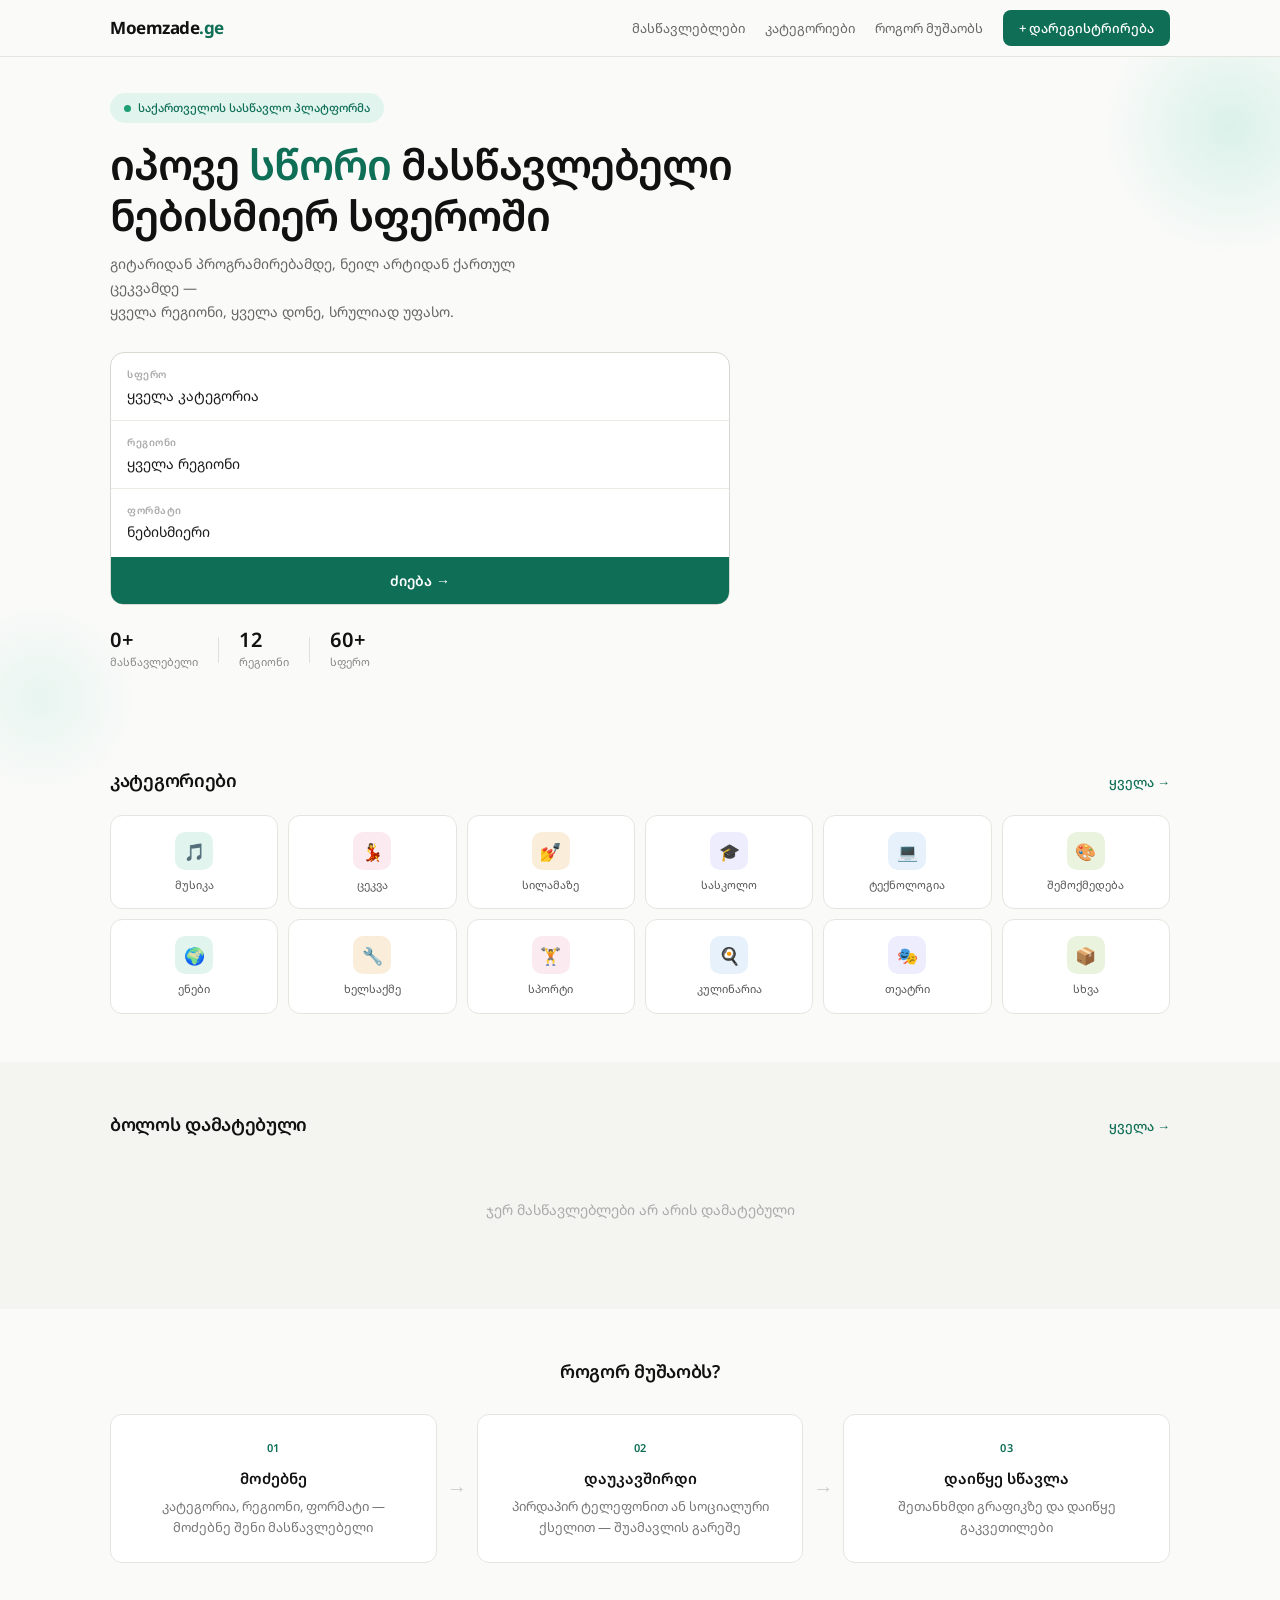
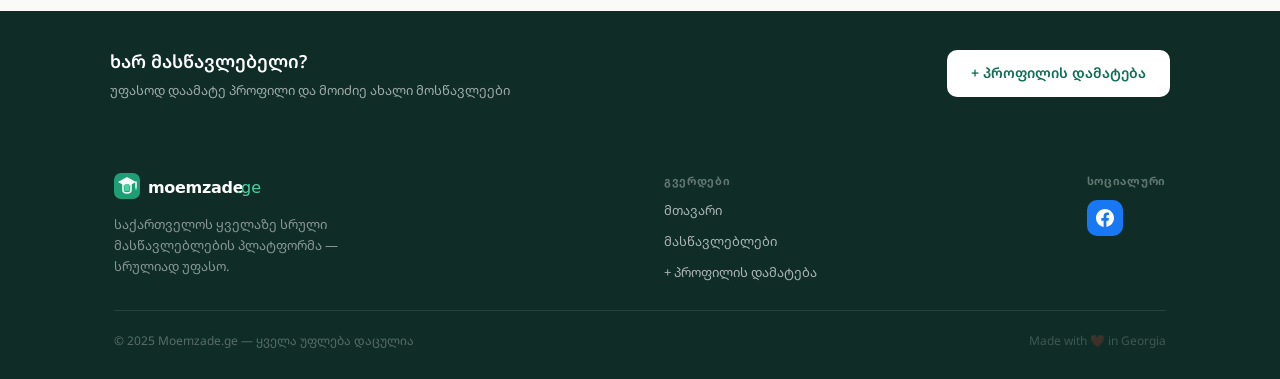
==== commit ccc154ab: "Update index.html" ====
--- a/index.html
+++ b/index.html
@@ -389,10 +389,32 @@
     </div>
   </section>
 
-  <footer class="footer">
-    <div class="container footer-inner">
-      <a href="index.html" class="logo"><img src="logo.svg" alt="Moemzade.ge" style="height:28px;width:auto;display:block;"></a>
-      <p class="footer-copy">© 2025 Moemzade.ge — ყველა უფლება დაცულია</p>
+  <footer style="background:#0F2D26;">
+    <div style="max-width:1100px;margin:0 auto;padding:36px 24px 28px;">
+      <div style="display:flex;align-items:flex-start;justify-content:space-between;gap:24px;flex-wrap:wrap;margin-bottom:28px;">
+        <div>
+          <a href="index.html" style="display:inline-flex;align-items:center;margin-bottom:12px;">
+            <svg width="150" height="30" viewBox="0 0 150 30" fill="none" xmlns="http://www.w3.org/2000/svg"><rect x="0" y="1" width="26" height="26" rx="7" fill="#1D9E75"/><polygon points="13,5 22,10 13,15 4,10" fill="white" fill-opacity="0.95"/><rect x="10.5" y="12" width="5" height="7" rx="1" fill="#4ECFA0"/><path d="M17 12 L17 18 Q17 21 13 21 Q9 21 9 18 L9 12" stroke="white" stroke-width="1.5" fill="none" stroke-linecap="round"/><line x1="22" y1="10" x2="22" y2="16" stroke="white" stroke-width="1.5" stroke-linecap="round"/><circle cx="22" cy="17" r="1.2" fill="#4ECFA0"/><text x="34" y="21" font-family="system-ui,-apple-system,sans-serif" font-size="16" font-weight="700" fill="#ffffff" letter-spacing="-0.3">moemzade</text><text x="122" y="21" font-family="system-ui,-apple-system,sans-serif" font-size="16" font-weight="500" fill="#4ECFA0">.ge</text></svg>
+          </a>
+          <p style="font-size:13px;color:rgba(255,255,255,.5);max-width:280px;line-height:1.6;font-family:'Noto Sans Georgian',sans-serif;">საქართველოს ყველაზე სრული მასწავლებლების პლატფორმა — სრულიად უფასო.</p>
+        </div>
+        <div style="display:flex;flex-direction:column;gap:10px;">
+          <p style="font-size:11px;font-weight:700;color:rgba(255,255,255,.35);letter-spacing:.7px;font-family:'Noto Sans Georgian',sans-serif;">გვერდები</p>
+          <a href="index.html" style="font-size:13px;color:rgba(255,255,255,.65);text-decoration:none;font-family:'Noto Sans Georgian',sans-serif;">მთავარი</a>
+          <a href="teachers.html" style="font-size:13px;color:rgba(255,255,255,.65);text-decoration:none;font-family:'Noto Sans Georgian',sans-serif;">მასწავლებლები</a>
+          <a href="register.html" style="font-size:13px;color:rgba(255,255,255,.65);text-decoration:none;font-family:'Noto Sans Georgian',sans-serif;">+ პროფილის დამატება</a>
+        </div>
+        <div style="display:flex;flex-direction:column;gap:10px;">
+          <p style="font-size:11px;font-weight:700;color:rgba(255,255,255,.35);letter-spacing:.7px;font-family:'Noto Sans Georgian',sans-serif;">სოციალური</p>
+          <a href="https://www.facebook.com/profile.php?id=61575230007824" target="_blank" rel="noopener" style="display:inline-flex;align-items:center;justify-content:center;width:36px;height:36px;border-radius:10px;background:#1877F2;">
+            <svg width="18" height="18" viewBox="0 0 24 24" fill="white"><path d="M24 12.073c0-6.627-5.373-12-12-12s-12 5.373-12 12c0 5.99 4.388 10.954 10.125 11.854v-8.385H7.078v-3.47h3.047V9.43c0-3.007 1.792-4.669 4.533-4.669 1.312 0 2.686.235 2.686.235v2.953H15.83c-1.491 0-1.956.925-1.956 1.874v2.25h3.328l-.532 3.47h-2.796v8.385C19.612 23.027 24 18.062 24 12.073z"/></svg>
+          </a>
+        </div>
+      </div>
+      <div style="border-top:.5px solid rgba(255,255,255,.1);padding-top:20px;display:flex;align-items:center;justify-content:space-between;flex-wrap:wrap;gap:10px;">
+        <p style="font-size:12px;color:rgba(255,255,255,.3);font-family:'Noto Sans Georgian',sans-serif;">© 2025 Moemzade.ge — ყველა უფლება დაცულია</p>
+        <p style="font-size:12px;color:rgba(255,255,255,.2);font-family:'Noto Sans Georgian',sans-serif;">Made with ❤️ in Georgia</p>
+      </div>
     </div>
   </footer>
 
